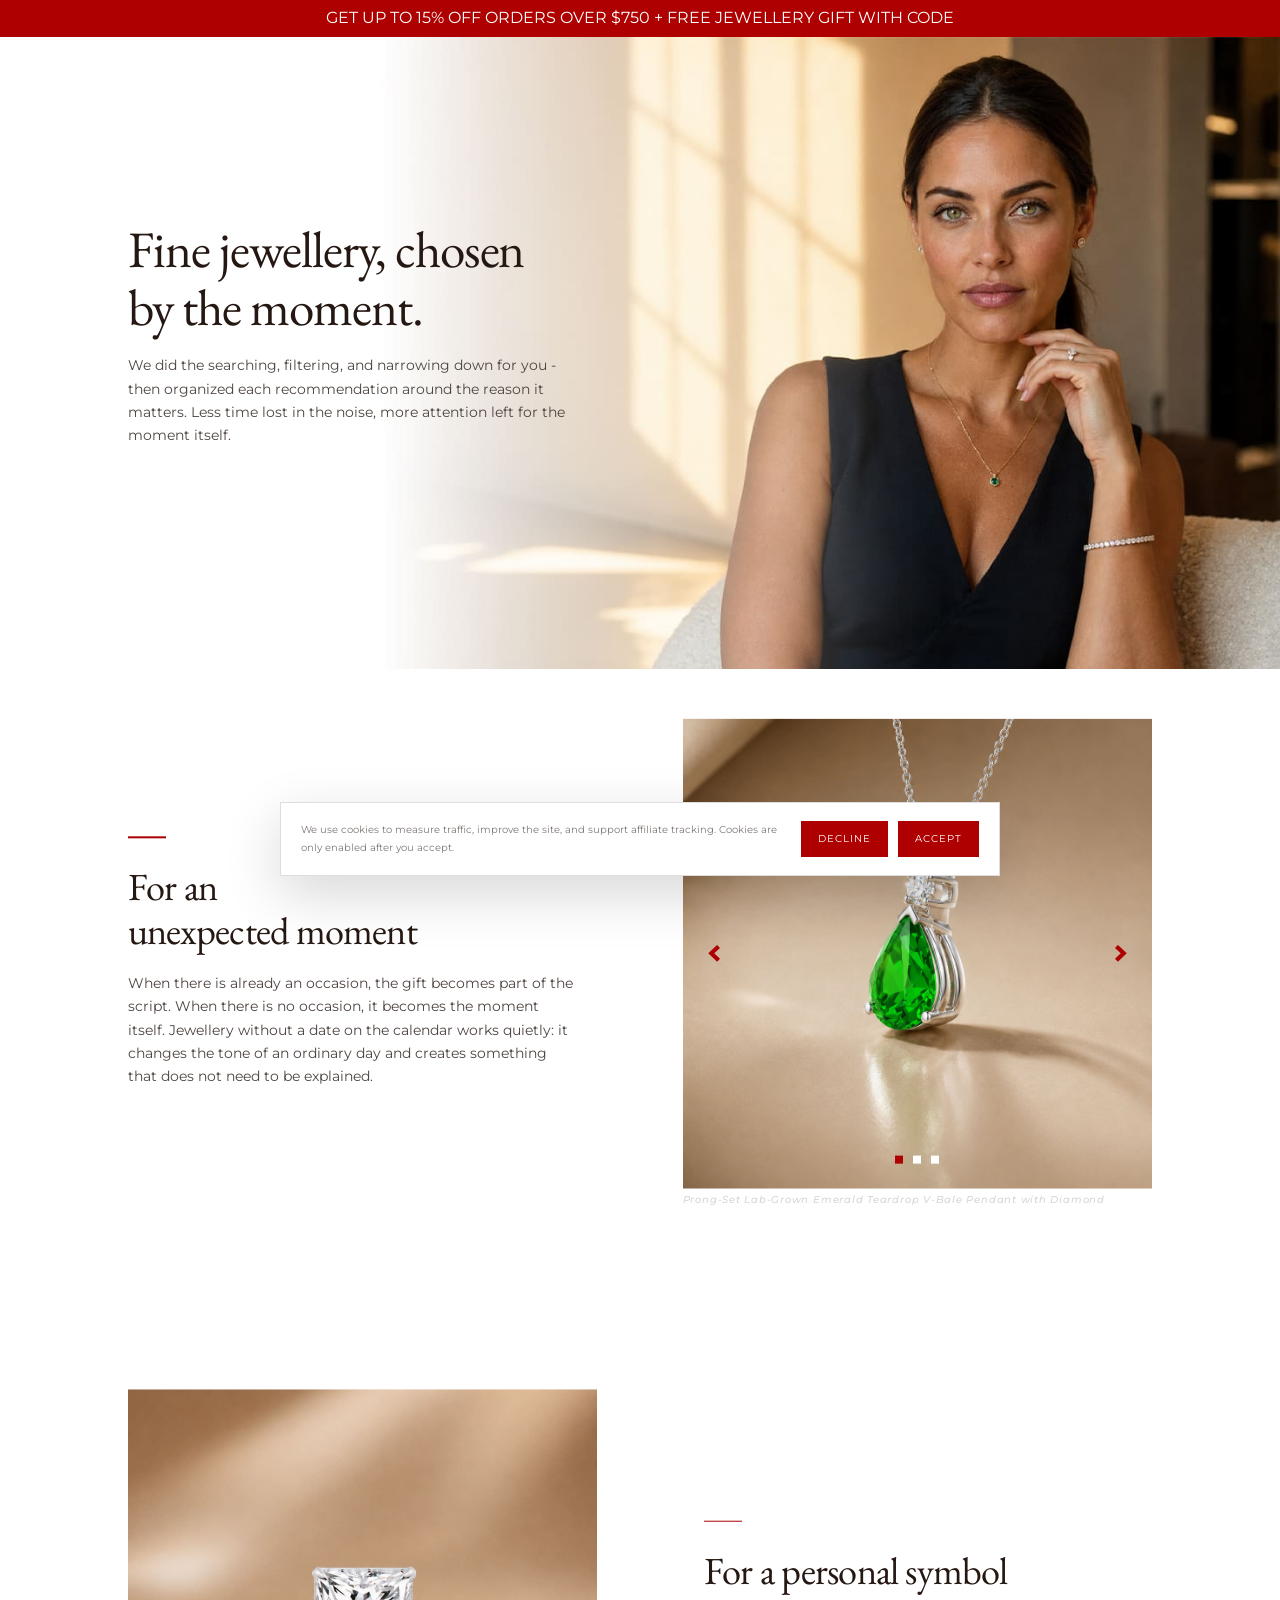
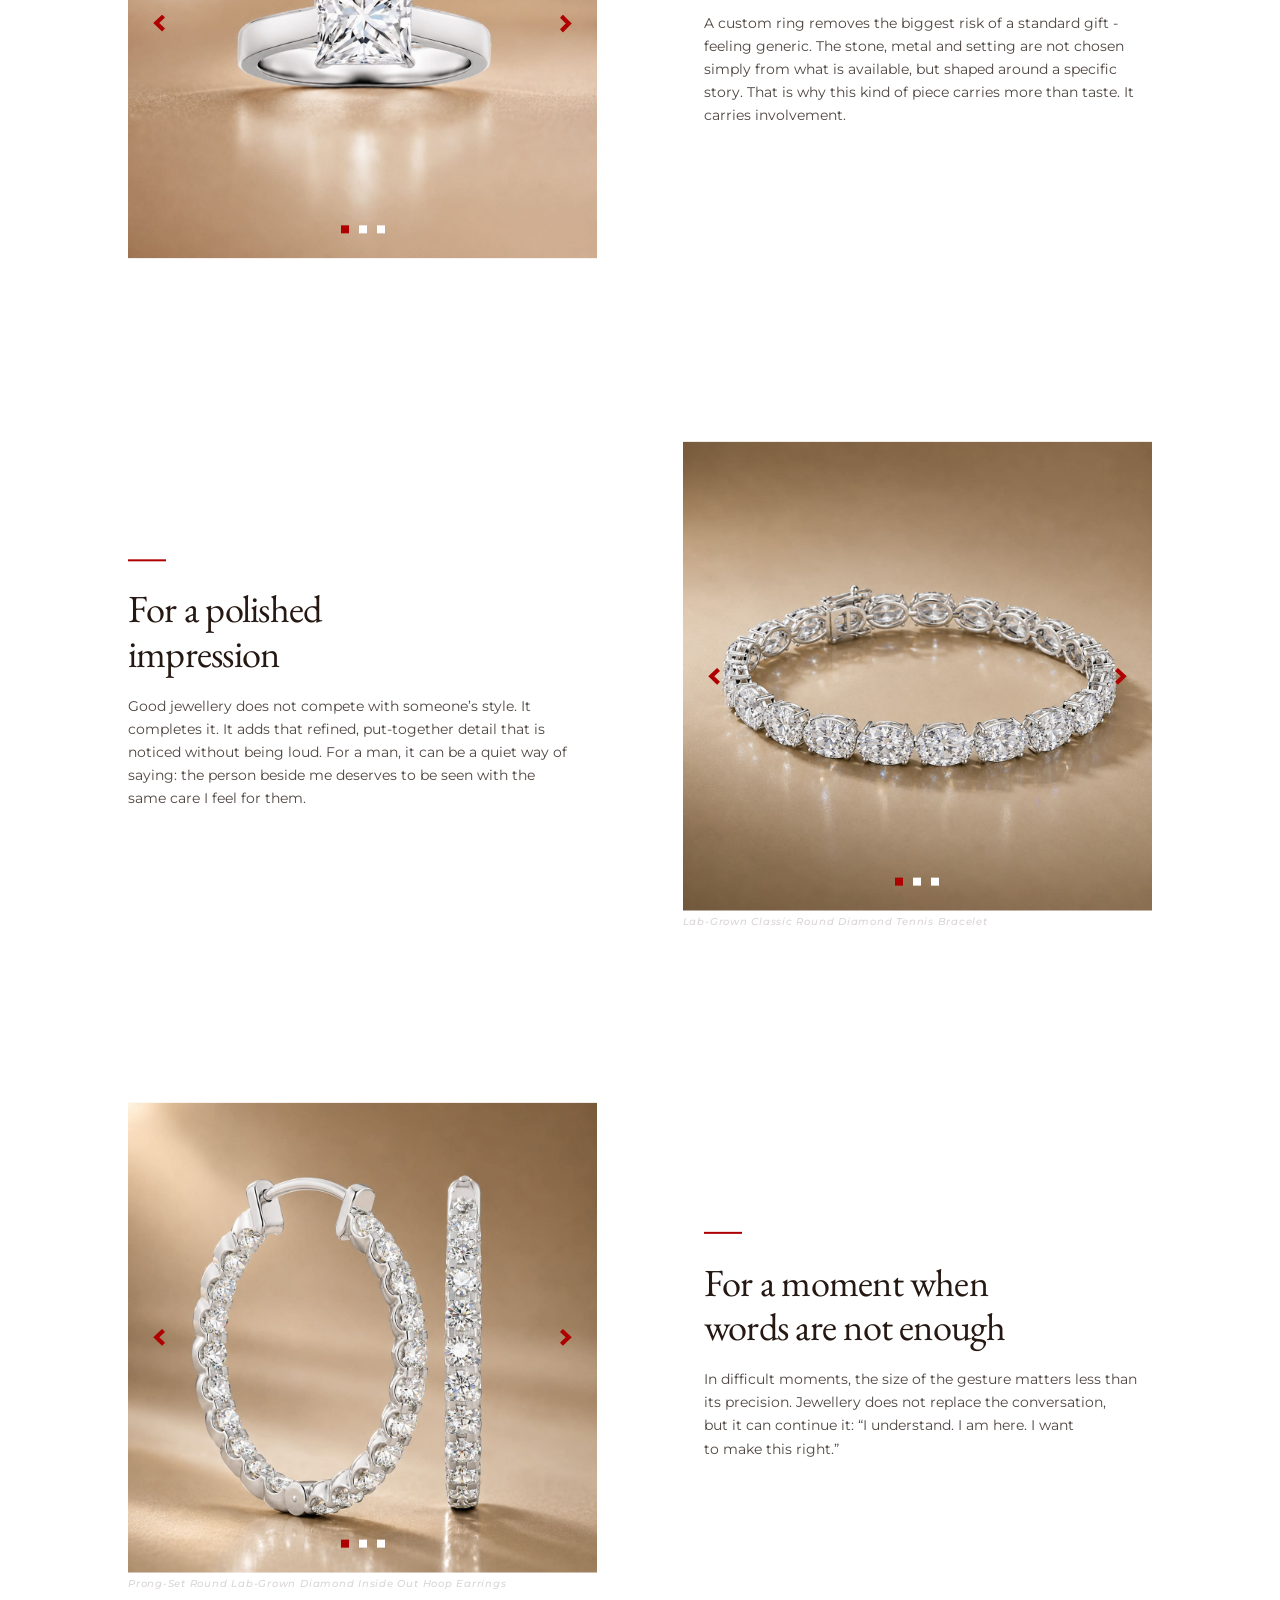
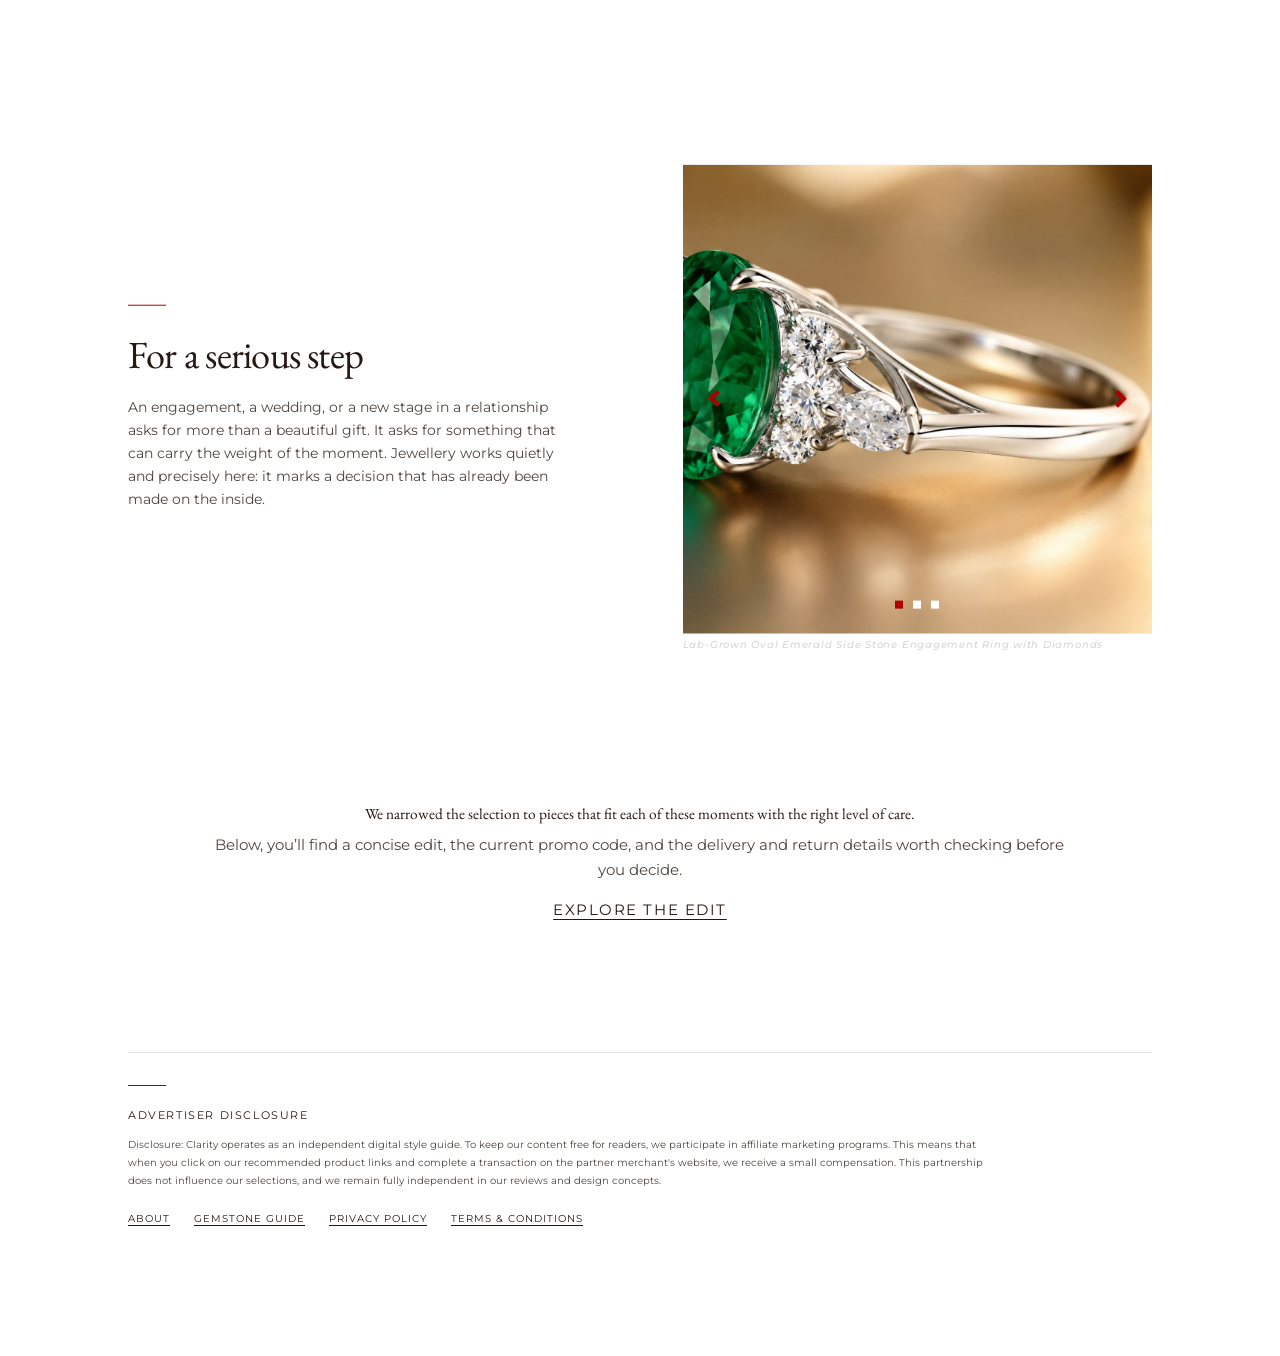
==== index.html @ b8e145b5 "Add files via upload" ====
<!DOCTYPE html>
<html lang="en">
<head>
  <!-- Google Tag Manager -->
<script>(function(w,d,s,l,i){w[l]=w[l]||[];w[l].push({'gtm.start':
new Date().getTime(),event:'gtm.js'});var f=d.getElementsByTagName(s)[0],
j=d.createElement(s),dl=l!='dataLayer'?'&l='+l:'';j.async=true;j.src=
'https://www.googletagmanager.com/gtm.js?id='+i+dl;f.parentNode.insertBefore(j,f);
})(window,document,'script','dataLayer','GTM-MC8GQZH6');</script>
<!-- End Google Tag Manager -->
  
  <meta charset="utf-8" />
  <meta name="viewport" content="width=device-width, initial-scale=1.0">
  <meta name="description" content="Clarity is an independent fine jewellery edit designed to help readers choose refined jewellery pieces with more confidence, clarity and less noise.">
  <title>Clarity</title>

  <link rel="shortcut icon" href="Images/Favicon.svg" type="image/x-icon">

  <!-- Fonts -->
  <link href="https://fonts.googleapis.com/css2?family=EB+Garamond:wght@400;500&family=Montserrat:ital,wght@0,400;0,700;1,500&display=swap" rel="stylesheet">

  <script>
    try {
      var savedCookieConsent = localStorage.getItem('clarityCookieConsent');

      if (savedCookieConsent === 'accepted' || savedCookieConsent === 'declined') {
        document.documentElement.classList.add('cookie-consent-saved');
      }
    } catch (error) {
      /* Keep the cookie banner visible if localStorage is unavailable. */
    }
  </script>

  <!-- CSS -->
  <link rel="stylesheet" href="StyleSheet1.css">
</head>

<body>
  <!-- Google Tag Manager (noscript) -->
<noscript><iframe src="https://www.googletagmanager.com/ns.html?id=GTM-MC8GQZH6"
height="0" width="0" style="display:none;visibility:hidden"></iframe></noscript>
<!-- End Google Tag Manager (noscript) -->

  <!-- CSS-only popup toggle -->
  <input type="checkbox" id="promo-popup-toggle" class="popup-toggle" aria-hidden="true" tabindex="-1">

  <!-- Top promo bar -->
  <button class="promo-bar" type="button" data-popup-open>
    GET UP TO 15% OFF ORDERS OVER $750 + FREE JEWELLERY GIFT WITH CODE
  </button>

  <!-- Hero background image -->
  <div class="fixed-hero-image"></div>

  <main class="main-content">

    <!-- Section 1 -->
    <section class="section hero-text-section">
      <div class="hero-text-content">
        <h1 class="main-heading">
          Fine jewellery, chosen<br>
          by the moment.
        </h1>

        <p class="main-description">
          We did the searching, filtering, and narrowing down for
          you - then organized each recommendation around the
          reason it matters. Less time lost in the noise, more
          attention left for the moment itself.
        </p>
      </div>
    </section>


    <!-- Section 2 -->
    <section class="section moment-section">
      <div class="moment-text-content">
        <div class="section-red-line"></div>

        <h2 class="section-heading">
          For an<br>
          unexpected moment
        </h2>

        <p class="section-description">
          When there is already an occasion, the gift becomes part
          of the script. When there is no occasion, it becomes the
          moment itself. Jewellery without a date on the calendar
          works quietly: it changes the tone of an ordinary day and
          creates something that does not need to be explained.
        </p>
      </div>

      <div class="slider-group">
        <div class="css-slider">
          <input type="radio" name="slider-1" id="slider-1-slide-1" class="slider-radio" checked>
          <input type="radio" name="slider-1" id="slider-1-slide-2" class="slider-radio">
          <input type="radio" name="slider-1" id="slider-1-slide-3" class="slider-radio">

          <div class="css-slider-track">
            <div class="css-slide">
              <img src="Images/Slide1_1.jpg" alt="Jewellery slide 1" class="css-slide-image">
            </div>

            <div class="css-slide">
              <img src="Images/Slide1_2.jpg" alt="Jewellery slide 2" class="css-slide-image">
            </div>

            <div class="css-slide">
              <img src="Images/Slide1_3.jpg" alt="Jewellery slide 3" class="css-slide-image">
            </div>
          </div>

          <div class="slider-nav slider-nav--1">
            <label for="slider-1-slide-3" class="slider-zone slider-zone--left">
              <img src="Images/arrow right.svg" alt="" class="slider-arrow slider-arrow--left">
            </label>

            <label for="slider-1-slide-2" class="slider-zone slider-zone--right">
              <img src="Images/arrow right.svg" alt="" class="slider-arrow slider-arrow--right">
            </label>
          </div>

          <div class="slider-nav slider-nav--2">
            <label for="slider-1-slide-1" class="slider-zone slider-zone--left">
              <img src="Images/arrow right.svg" alt="" class="slider-arrow slider-arrow--left">
            </label>

            <label for="slider-1-slide-3" class="slider-zone slider-zone--right">
              <img src="Images/arrow right.svg" alt="" class="slider-arrow slider-arrow--right">
            </label>
          </div>

          <div class="slider-nav slider-nav--3">
            <label for="slider-1-slide-2" class="slider-zone slider-zone--left">
              <img src="Images/arrow right.svg" alt="" class="slider-arrow slider-arrow--left">
            </label>

            <label for="slider-1-slide-1" class="slider-zone slider-zone--right">
              <img src="Images/arrow right.svg" alt="" class="slider-arrow slider-arrow--right">
            </label>
          </div>

          <div class="css-slider-dots">
            <label for="slider-1-slide-1" class="css-slider-dot"></label>
            <label for="slider-1-slide-2" class="css-slider-dot"></label>
            <label for="slider-1-slide-3" class="css-slider-dot"></label>
          </div>
        </div>

        <p class="slider-caption">
          Prong-Set Lab-Grown Emerald Teardrop V-Bale Pendant with Diamond
        </p>
      </div>
    </section>


    <!-- Section 3 -->
    <section class="section story-section story-section--reverse">
      <div class="story-text-content">
        <div class="section-red-line"></div>

        <h2 class="section-heading">
          For a personal symbol
        </h2>

        <p class="section-description">
          A custom ring removes the biggest risk of a standard gift -
          feeling generic. The stone, metal and setting are not
          chosen simply from what is available, but shaped around a
          specific story. That is why this kind of piece carries more
          than taste. It carries involvement.
        </p>
      </div>

      <div class="slider-group">
        <div class="css-slider">
          <input type="radio" name="slider-2" id="slider-2-slide-1" class="slider-radio" checked>
          <input type="radio" name="slider-2" id="slider-2-slide-2" class="slider-radio">
          <input type="radio" name="slider-2" id="slider-2-slide-3" class="slider-radio">

          <div class="css-slider-track">
            <div class="css-slide">
              <img src="Images/Slide2_1.jpg" alt="Jewellery slide 1" class="css-slide-image">
            </div>

            <div class="css-slide">
              <img src="Images/Slide2_2.jpg" alt="Jewellery slide 2" class="css-slide-image">
            </div>

            <div class="css-slide">
              <img src="Images/Slide2_3.jpg" alt="Jewellery slide 3" class="css-slide-image">
            </div>
          </div>

          <div class="slider-nav slider-nav--1">
            <label for="slider-2-slide-3" class="slider-zone slider-zone--left">
              <img src="Images/arrow right.svg" alt="" class="slider-arrow slider-arrow--left">
            </label>

            <label for="slider-2-slide-2" class="slider-zone slider-zone--right">
              <img src="Images/arrow right.svg" alt="" class="slider-arrow slider-arrow--right">
            </label>
          </div>

          <div class="slider-nav slider-nav--2">
            <label for="slider-2-slide-1" class="slider-zone slider-zone--left">
              <img src="Images/arrow right.svg" alt="" class="slider-arrow slider-arrow--left">
            </label>

            <label for="slider-2-slide-3" class="slider-zone slider-zone--right">
              <img src="Images/arrow right.svg" alt="" class="slider-arrow slider-arrow--right">
            </label>
          </div>

          <div class="slider-nav slider-nav--3">
            <label for="slider-2-slide-2" class="slider-zone slider-zone--left">
              <img src="Images/arrow right.svg" alt="" class="slider-arrow slider-arrow--left">
            </label>

            <label for="slider-2-slide-1" class="slider-zone slider-zone--right">
              <img src="Images/arrow right.svg" alt="" class="slider-arrow slider-arrow--right">
            </label>
          </div>

          <div class="css-slider-dots">
            <label for="slider-2-slide-1" class="css-slider-dot"></label>
            <label for="slider-2-slide-2" class="css-slider-dot"></label>
            <label for="slider-2-slide-3" class="css-slider-dot"></label>
          </div>
        </div>
      </div>
    </section>


    <!-- Section 4 -->
    <section class="section story-section">
      <div class="story-text-content">
        <div class="section-red-line"></div>

        <h2 class="section-heading">
          For a polished<br>
          impression
        </h2>

        <p class="section-description">
          Good jewellery does not compete with someone’s style. It
          completes it. It adds that refined, put-together detail that
          is noticed without being loud. For a man, it can be a quiet
          way of saying: the person beside me deserves to be seen
          with the same care I feel for them.
        </p>
      </div>

      <div class="slider-group">
        <div class="css-slider">
          <input type="radio" name="slider-3" id="slider-3-slide-1" class="slider-radio" checked>
          <input type="radio" name="slider-3" id="slider-3-slide-2" class="slider-radio">
          <input type="radio" name="slider-3" id="slider-3-slide-3" class="slider-radio">

          <div class="css-slider-track">
            <div class="css-slide">
              <img src="Images/Slide3_1.jpg" alt="Jewellery slide 1" class="css-slide-image">
            </div>

            <div class="css-slide">
              <img src="Images/Slide3_2.jpg" alt="Jewellery slide 2" class="css-slide-image">
            </div>

            <div class="css-slide">
              <img src="Images/Slide3_3.jpg" alt="Jewellery slide 3" class="css-slide-image">
            </div>
          </div>

          <div class="slider-nav slider-nav--1">
            <label for="slider-3-slide-3" class="slider-zone slider-zone--left">
              <img src="Images/arrow right.svg" alt="" class="slider-arrow slider-arrow--left">
            </label>

            <label for="slider-3-slide-2" class="slider-zone slider-zone--right">
              <img src="Images/arrow right.svg" alt="" class="slider-arrow slider-arrow--right">
            </label>
          </div>

          <div class="slider-nav slider-nav--2">
            <label for="slider-3-slide-1" class="slider-zone slider-zone--left">
              <img src="Images/arrow right.svg" alt="" class="slider-arrow slider-arrow--left">
            </label>

            <label for="slider-3-slide-3" class="slider-zone slider-zone--right">
              <img src="Images/arrow right.svg" alt="" class="slider-arrow slider-arrow--right">
            </label>
          </div>

          <div class="slider-nav slider-nav--3">
            <label for="slider-3-slide-2" class="slider-zone slider-zone--left">
              <img src="Images/arrow right.svg" alt="" class="slider-arrow slider-arrow--left">
            </label>

            <label for="slider-3-slide-1" class="slider-zone slider-zone--right">
              <img src="Images/arrow right.svg" alt="" class="slider-arrow slider-arrow--right">
            </label>
          </div>

          <div class="css-slider-dots">
            <label for="slider-3-slide-1" class="css-slider-dot"></label>
            <label for="slider-3-slide-2" class="css-slider-dot"></label>
            <label for="slider-3-slide-3" class="css-slider-dot"></label>
          </div>
        </div>

        <p class="slider-caption">
          Lab-Grown Classic Round Diamond Tennis Bracelet
        </p>
      </div>
    </section>


    <!-- Section 5 -->
    <section class="section story-section story-section--reverse">
      <div class="story-text-content">
        <div class="section-red-line"></div>

        <h2 class="section-heading">
          For a moment when<br>
          words are not enough
        </h2>

        <p class="section-description">
          In difficult moments, the size of the gesture matters less than its precision. Jewellery does not replace the conversation, but it can continue it: “I understand. I am here. I want to make&nbsp;this&nbsp;right.”
        </p>
      </div>

      <div class="slider-group">
        <div class="css-slider">
          <input type="radio" name="slider-4" id="slider-4-slide-1" class="slider-radio" checked>
          <input type="radio" name="slider-4" id="slider-4-slide-2" class="slider-radio">
          <input type="radio" name="slider-4" id="slider-4-slide-3" class="slider-radio">

          <div class="css-slider-track">
            <div class="css-slide">
              <img src="Images/Slide4_1.jpg" alt="Jewellery slide 1" class="css-slide-image">
            </div>

            <div class="css-slide">
              <img src="Images/Slide4_2.jpg" alt="Jewellery slide 2" class="css-slide-image">
            </div>

            <div class="css-slide">
              <img src="Images/Slide4_3.jpg" alt="Jewellery slide 3" class="css-slide-image">
            </div>
          </div>

          <div class="slider-nav slider-nav--1">
            <label for="slider-4-slide-3" class="slider-zone slider-zone--left">
              <img src="Images/arrow right.svg" alt="" class="slider-arrow slider-arrow--left">
            </label>

            <label for="slider-4-slide-2" class="slider-zone slider-zone--right">
              <img src="Images/arrow right.svg" alt="" class="slider-arrow slider-arrow--right">
            </label>
          </div>

          <div class="slider-nav slider-nav--2">
            <label for="slider-4-slide-1" class="slider-zone slider-zone--left">
              <img src="Images/arrow right.svg" alt="" class="slider-arrow slider-arrow--left">
            </label>

            <label for="slider-4-slide-3" class="slider-zone slider-zone--right">
              <img src="Images/arrow right.svg" alt="" class="slider-arrow slider-arrow--right">
            </label>
          </div>

          <div class="slider-nav slider-nav--3">
            <label for="slider-4-slide-2" class="slider-zone slider-zone--left">
              <img src="Images/arrow right.svg" alt="" class="slider-arrow slider-arrow--left">
            </label>

            <label for="slider-4-slide-1" class="slider-zone slider-zone--right">
              <img src="Images/arrow right.svg" alt="" class="slider-arrow slider-arrow--right">
            </label>
          </div>

          <div class="css-slider-dots">
            <label for="slider-4-slide-1" class="css-slider-dot"></label>
            <label for="slider-4-slide-2" class="css-slider-dot"></label>
            <label for="slider-4-slide-3" class="css-slider-dot"></label>
          </div>
        </div>

        <p class="slider-caption">
          Prong-Set Round Lab-Grown Diamond Inside Out Hoop Earrings
        </p>
      </div>
    </section>


    <!-- Section 6 -->
    <section class="section story-section">
      <div class="story-text-content">
        <div class="section-red-line"></div>

        <h2 class="section-heading">
          For a serious step
        </h2>

        <p class="section-description">
          An engagement, a wedding, or a new stage in a
          relationship asks for more than a beautiful gift. It asks for
          something that can carry the weight of the moment.
          Jewellery works quietly and precisely here: it marks a
          decision that has already been made on the inside.
        </p>
      </div>

      <div class="slider-group">
        <div class="css-slider">
          <input type="radio" name="slider-5" id="slider-5-slide-1" class="slider-radio" checked>
          <input type="radio" name="slider-5" id="slider-5-slide-2" class="slider-radio">
          <input type="radio" name="slider-5" id="slider-5-slide-3" class="slider-radio">

          <div class="css-slider-track">
            <div class="css-slide">
              <img src="Images/Slide5_1.jpg" alt="Jewellery slide 1" class="css-slide-image">
            </div>

            <div class="css-slide">
              <img src="Images/Slide5_2.jpg" alt="Jewellery slide 2" class="css-slide-image">
            </div>

            <div class="css-slide">
              <img src="Images/Slide5_3.jpg" alt="Jewellery slide 3" class="css-slide-image">
            </div>
          </div>

          <div class="slider-nav slider-nav--1">
            <label for="slider-5-slide-3" class="slider-zone slider-zone--left">
              <img src="Images/arrow right.svg" alt="" class="slider-arrow slider-arrow--left">
            </label>

            <label for="slider-5-slide-2" class="slider-zone slider-zone--right">
              <img src="Images/arrow right.svg" alt="" class="slider-arrow slider-arrow--right">
            </label>
          </div>

          <div class="slider-nav slider-nav--2">
            <label for="slider-5-slide-1" class="slider-zone slider-zone--left">
              <img src="Images/arrow right.svg" alt="" class="slider-arrow slider-arrow--left">
            </label>

            <label for="slider-5-slide-3" class="slider-zone slider-zone--right">
              <img src="Images/arrow right.svg" alt="" class="slider-arrow slider-arrow--right">
            </label>
          </div>

          <div class="slider-nav slider-nav--3">
            <label for="slider-5-slide-2" class="slider-zone slider-zone--left">
              <img src="Images/arrow right.svg" alt="" class="slider-arrow slider-arrow--left">
            </label>

            <label for="slider-5-slide-1" class="slider-zone slider-zone--right">
              <img src="Images/arrow right.svg" alt="" class="slider-arrow slider-arrow--right">
            </label>
          </div>

          <div class="css-slider-dots">
            <label for="slider-5-slide-1" class="css-slider-dot"></label>
            <label for="slider-5-slide-2" class="css-slider-dot"></label>
            <label for="slider-5-slide-3" class="css-slider-dot"></label>
          </div>
        </div>

        <p class="slider-caption">
          Lab-Grown Oval Emerald Side Stone Engagement Ring with Diamonds
        </p>
      </div>
    </section>


    <!-- Section 7 -->
    <section class="section final-section">
      <p class="final-top-text">
        We narrowed the selection to pieces that fit each of these moments with the right level of care.
      </p>

      <p class="final-body-text">
        Below, you’ll find a concise edit, the current promo code, and the delivery and
        return details worth checking before you decide.
      </p>

      <button class="final-link" type="button" data-popup-open>
        EXPLORE THE EDIT
      </button>
    </section>
    <!-- Footer -->
<footer class="site-footer">
  <div class="footer-red-line"></div>

  <p class="footer-title">
    Advertiser Disclosure
  </p>

  <p class="footer-disclosure">
    Disclosure: Clarity operates as an independent digital style guide. To keep our content free for readers, we participate in affiliate marketing programs. This means that when you click on our recommended product links and complete a transaction on the partner merchant's website, we receive a small compensation. This partnership does not influence our selections, and we remain fully independent in our reviews and design concepts.
  </p>

  <div class="footer-links">
    <a href="about.html">About</a>
    <a href="gemstone-craftsmanship-guide.html">Gemstone Guide</a>
    <a href="privacy-policy.html">Privacy Policy</a>
    <a href="terms-and-conditions.html">Terms &amp; Conditions</a>
  </div>
</footer>

  </main>


  <!-- CSS-only popup -->
  <div class="popup-overlay">
    <button class="popup-backdrop" type="button" data-popup-close aria-label="Close popup"></button>

    <div class="popup-window" role="dialog" aria-modal="true">
      <button class="popup-close" type="button" data-popup-close aria-label="Close popup">×</button>

      <div class="popup-image-side">
        <picture>
          <source media="(max-width: 768px)" srcset="Images/Popup-mobile.jpg">
          <img src="Images/Slide3_2.jpg" alt="Diamond ring offer">
        </picture>
      </div>

      <div class="popup-content-side">
        <div class="popup-red-line"></div>

        <h2 class="popup-title">
          Get up to 15%
        </h2>

        <p class="popup-subtitle">
          Off orders over $750 +<br>
          Free Jewellery Gift.
        </p>

        <div class="popup-code-box">
          <span class="popup-code-label">CODE:</span>
          <span class="popup-code">AF152SALE</span>
        </div>

        <button class="popup-copy-button" type="button" data-code="AF152SALE">
          COPY CODE
        </button>

        <p class="popup-affiliate-note">
          We may earn a commission when you purchase through our links, at no additional cost to you.
        </p>

        <p class="popup-small-text">
          Free Express Shipping: 3–4 business days. Insured.<br>
          Complimentary Returns: 30-day effortless window.<br>
          Free 1-Year Resizing: One ring adjustment included.<br>
        </p>

        <a href="https://www.angara.com" class="popup-continue" target="_blank" rel="noopener noreferrer">
          CONTINUE TO ANGARA
        </a>

        <a href="terms-and-conditions.html" class="popup-terms" aria-label="Open terms and conditions">
          *TERMS AND CONDITIONS APPLY. ONE USE PER CUSTOMER.
        </a>
      </div>
    </div>
  </div>


  <!-- Cookie consent -->
  <div class="cookie-banner" id="cookie-banner" role="dialog" aria-live="polite" aria-label="Cookie consent">
    <p class="cookie-text">
      We use cookies to measure traffic, improve the site, and support affiliate tracking. Cookies are only enabled after you accept.
    </p>
    <div class="cookie-actions">
      <button class="cookie-button cookie-button--secondary" type="button" id="cookie-decline">DECLINE</button>
      <button class="cookie-button cookie-button--primary" type="button" id="cookie-accept">ACCEPT</button>
    </div>
  </div>

  <script>

    const popupToggle = document.getElementById('promo-popup-toggle');
    const popupOpenButtons = document.querySelectorAll('[data-popup-open]');
    const popupCloseButtons = document.querySelectorAll('[data-popup-close]');

    popupOpenButtons.forEach((button) => {
      button.addEventListener('click', () => {
        if (popupToggle) {
          popupToggle.checked = true;
        }
      });
    });

    popupCloseButtons.forEach((button) => {
      button.addEventListener('click', () => {
        if (popupToggle) {
          popupToggle.checked = false;
        }
      });
    });

    const copyButton = document.querySelector('.popup-copy-button');

    if (copyButton) {
      copyButton.addEventListener('click', async () => {
        const code = copyButton.dataset.code;

        try {
          await navigator.clipboard.writeText(code);
          copyButton.textContent = 'COPIED';

          setTimeout(() => {
            copyButton.textContent = 'COPY CODE';
          }, 1800);
        } catch (error) {
          const temporaryInput = document.createElement('input');
          temporaryInput.value = code;
          document.body.appendChild(temporaryInput);

          temporaryInput.select();
          document.execCommand('copy');

          document.body.removeChild(temporaryInput);
          copyButton.textContent = 'COPIED';

          setTimeout(() => {
            copyButton.textContent = 'COPY CODE';
          }, 1800);
        }
      });
    }

    const cookieBanner = document.getElementById('cookie-banner');
    const cookieAccept = document.getElementById('cookie-accept');
    const cookieDecline = document.getElementById('cookie-decline');
    const cookieConsentStatus = localStorage.getItem('clarityCookieConsent');

    function setCookie(name, value, days) {
      const maxAge = days * 24 * 60 * 60;
      document.cookie = `${name}=${value}; path=/; max-age=${maxAge}; SameSite=Lax`;
    }

    function deleteCookie(name) {
      document.cookie = `${name}=; path=/; max-age=0; SameSite=Lax`;
    }

    function enableCookieBasedTools() {
      setCookie('clarity_cookie_consent', 'accepted', 365);
      setCookie('clarity_cookies_enabled', 'true', 365);

      /*
        Add Google Ads, Meta Pixel, or affiliate tracking scripts here.
        They will only run after the visitor accepts cookies.
      */
    }

    function hideCookieBanner(animate = true) {
      if (!cookieBanner) {
        return;
      }

      cookieBanner.setAttribute('aria-hidden', 'true');

      if (!animate) {
        cookieBanner.classList.add('cookie-banner--hidden');
        return;
      }

      cookieBanner.classList.add('cookie-banner--hiding');

      window.setTimeout(() => {
        cookieBanner.classList.add('cookie-banner--hidden');
      }, 450);
    }

    if (cookieConsentStatus === 'accepted') {
      enableCookieBasedTools();
      hideCookieBanner(false);
    }

    if (cookieConsentStatus === 'declined') {
      hideCookieBanner(false);
    }

    if (cookieAccept) {
      cookieAccept.addEventListener('click', () => {
        localStorage.setItem('clarityCookieConsent', 'accepted');
        enableCookieBasedTools();
        hideCookieBanner();
      });
    }

    if (cookieDecline) {
      cookieDecline.addEventListener('click', () => {
        localStorage.setItem('clarityCookieConsent', 'declined');
        deleteCookie('clarity_cookie_consent');
        deleteCookie('clarity_cookies_enabled');
        hideCookieBanner();
      });
    }
  </script>
</body>
</html>
---- StyleSheet1.css ----
* {
  box-sizing: border-box;
}

:root {
  --promo-bar-height: 37px;
  --content-width: min(80vw, 1382.4px);

  /* Desktop hero position */
  --hero-image-shift-x: 250px;

  /* Mobile hero position */
  --hero-mobile-image-x: 00px;
  --hero-mobile-image-y: 161px;

  /* Mobile popup image position */
  --popup-mobile-image-x: 0px;
  --popup-mobile-image-y: 0px;
}

html,
body {
  margin: 0;
  padding: 0;
  overflow-x: hidden;
}

body {
  position: relative;
}

/* Top promo bar */

.promo-bar {
  position: fixed;
  top: 0;
  left: 0;
  z-index: 9999;

  width: 100%;
  height: var(--promo-bar-height);
  margin: 0;
  padding: 0 16px;

  background-color: #AE0000;
  color: #ffffff;

  font-family: 'Montserrat', sans-serif;
  font-size: 16px;
  font-weight: 400;

  display: flex;
  align-items: center;
  justify-content: center;

  text-align: center;
  line-height: 1.3;

  border: none;
  cursor: pointer;
}

/* Hero background image */

.fixed-hero-image {
  position: absolute;
  top: var(--promo-bar-height);
  left: 0;
  z-index: 1;

  width: 100vw;
  height: calc(98.4px + min(36.6667vw, 633.6px) + 64px);

  background-image: url("Images/Hero image2.jpg");
  background-size: cover;
  background-repeat: no-repeat;
  background-position: calc(50% + var(--hero-image-shift-x)) top;

  pointer-events: none;
}

/* Main content */

.main-content {
  padding: 98.4px 64px 128px;
  display: flex;
  flex-direction: column;
  gap: 128px;

  position: relative;
  z-index: 2;
}

.section {
  width: 100%;
}

/* Section 1 - Hero */

.hero-text-section {
  width: var(--content-width);
  aspect-ratio: 1152 / 528;

  margin: 0 auto;
  position: relative;
}

.hero-text-content {
  position: absolute;
  left: 0;
  top: 50%;
  transform: translateY(-50%);

  width: clamp(288px, 35vw, 672px);
}

.main-heading {
  margin: 0;

  font-family: 'EB Garamond', serif;
  font-size: clamp(35.2px, 4vw, 76.8px);
  font-weight: 400;
  line-height: clamp(40px, 4.5vw, 86.4px);
  letter-spacing: -0.02em;

  color: #251812;
}

.main-description {
  margin: 19.2px 0 0;

  font-family: 'Montserrat', sans-serif;
  font-size: clamp(12.8px, 1.12vw, 21.6px);
  font-weight: 400;
  line-height: 1.61;
  letter-spacing: 0;

  color: #4E4540;
}

/* Sections 2-6 */

.moment-section,
.story-section {
  width: var(--content-width);
  aspect-ratio: 1152 / 600;

  margin: 0 auto;
  position: relative;
}

.moment-text-content,
.story-text-content {
  position: absolute;
  left: 0;
  top: 50%;
  transform: translateY(-50%);

  width: clamp(288px, 35vw, 672px);
}

.section-red-line {
  width: 38.4px;
  height: 1.6px;

  margin: 0 0 25.6px 0;

  background-color: #AE0000;
}

.section-heading {
  margin: 0;

  font-family: 'EB Garamond', serif;
  font-size: clamp(28.8px, 3vw, 57.6px);
  font-weight: 400;
  line-height: clamp(33.6px, 3.5vw, 67.2px);
  letter-spacing: -0.02em;

  color: #251812;
}

.section-description {
  margin: 19.2px 0 0;

  font-family: 'Montserrat', sans-serif;
  font-size: clamp(12.8px, 1.12vw, 21.6px);
  font-weight: 400;
  line-height: 1.61;
  letter-spacing: 0;

  color: #4E4540;
}

/* Slider group */

.slider-group {
  position: absolute;
  right: 0;
  top: 50%;
  transform: translateY(-50%);

  width: 45.833333%;
}

.story-section--reverse .story-text-content {
  left: auto;
  right: 0;
}

.story-section--reverse .slider-group {
  left: 0;
  right: auto;
}

.slider-caption {
  margin: 4px 0 0;

  width: 100%;

  font-family: 'Montserrat', sans-serif;
  font-size: clamp(9.6px, 0.75vw, 14.4px);
  font-weight: 500;
  font-style: italic;
  line-height: 1.4;
  letter-spacing: 0.08em;

  color: #5F5651;
  text-align: left;
}

/* CSS-only slider */

.css-slider {
  position: relative;

  width: 100%;
  aspect-ratio: 1 / 1;

  overflow: hidden;
  background-color: #f5f1ee;
}

.slider-radio {
  display: none;
}

.css-slider-track {
  width: 300%;
  height: 100%;

  display: flex;

  transition: transform 600ms ease-in-out;
}

.css-slide {
  width: 33.333333%;
  height: 100%;

  flex: 0 0 33.333333%;
}

.css-slide-image {
  width: 100%;
  height: 100%;

  object-fit: cover;
  object-position: center;

  display: block;
}

/* Slide movement */

.css-slider .slider-radio:nth-of-type(1):checked ~ .css-slider-track {
  transform: translateX(0);
}

.css-slider .slider-radio:nth-of-type(2):checked ~ .css-slider-track {
  transform: translateX(-33.333333%);
}

.css-slider .slider-radio:nth-of-type(3):checked ~ .css-slider-track {
  transform: translateX(-66.666666%);
}

/* Navigation zones */

.slider-nav {
  display: none;

  position: absolute;
  inset: 0;
  z-index: 5;

  pointer-events: none;
}

.css-slider .slider-radio:nth-of-type(1):checked ~ .slider-nav--1,
.css-slider .slider-radio:nth-of-type(2):checked ~ .slider-nav--2,
.css-slider .slider-radio:nth-of-type(3):checked ~ .slider-nav--3 {
  display: block;
}

.slider-zone {
  position: absolute;
  top: 0;

  width: 142px;
  height: 100%;

  cursor: pointer;
  pointer-events: auto;
}

.slider-zone--left {
  left: 0;
}

.slider-zone--right {
  right: 0;
}

/* Arrows */

.slider-arrow {
  position: absolute;
  top: 50%;

  width: 12px;
  height: auto;

  transform: translateY(-50%);

  pointer-events: none;
}

.slider-arrow--left {
  left: 25px;
  transform: translateY(-50%) scaleX(-1);
}

.slider-arrow--right {
  right: 25px;
}

/* Dots */

.css-slider-dots {
  position: absolute;
  left: 50%;
  bottom: 25px;
  z-index: 6;

  transform: translateX(-50%);

  display: flex;
  gap: 10px;
}

.css-slider-dot {
  width: 8px;
  height: 8px;

  background-color: #ffffff;

  cursor: pointer;

  transition: background-color 600ms ease-in-out;
}

.css-slider .slider-radio:nth-of-type(1):checked ~ .css-slider-dots .css-slider-dot:nth-child(1),
.css-slider .slider-radio:nth-of-type(2):checked ~ .css-slider-dots .css-slider-dot:nth-child(2),
.css-slider .slider-radio:nth-of-type(3):checked ~ .css-slider-dots .css-slider-dot:nth-child(3) {
  background-color: #AE0000;
}

/* Section 7 - Final text */

.final-section {
  width: min(860.4px, 100%);
  height: 121.2px;

  margin: 0 auto;

  display: flex;
  flex-direction: column;
  align-items: center;
  justify-content: center;

  text-align: center;
}

.final-top-text {
  margin: 0;

  font-family: 'EB Garamond', serif;
  font-size: 15.36px;
  font-weight: 400;
  line-height: 1.2;
  letter-spacing: 0;

  color: #251812;
}

.final-body-text {
  margin: 9.6px 0 0;

  font-family: 'Montserrat', sans-serif;
  font-size: 15.36px;
  font-weight: 400;
  line-height: 24.96px;
  letter-spacing: 0;

  color: #4E4540;
}

.final-link {
  margin: 14.4px 0 0;

  display: inline-block;

  font-family: 'Montserrat', sans-serif;
  font-size: 15.36px;
  font-weight: 400;
  line-height: 23.04px;
  letter-spacing: 1.536px;

  color: #251812;

  text-decoration: underline;
  text-decoration-color: #251812;
  text-underline-offset: 3.6px;

  border: none;
  background: transparent;
  padding: 0;

  cursor: pointer;
}

/* Text wrapping */

.main-heading,
.section-heading,
.final-top-text,
.popup-title {
  text-wrap: balance;
}

.main-description,
.section-description,
.final-body-text,
.popup-subtitle,
.popup-small-text {
  text-wrap: pretty;
}

/* CSS-only popup */

.popup-toggle {
  display: none;
}

.popup-overlay {
  position: fixed;
  inset: 0;
  z-index: 10000;

  display: flex;
  align-items: center;
  justify-content: center;

  padding: 24px;

  opacity: 0;
  visibility: hidden;
  pointer-events: none;

  transition:
    opacity 300ms ease,
    visibility 300ms ease;
}

.popup-backdrop {
  position: absolute;
  inset: 0;

  background-color: rgba(0, 0, 0, 0.75);

  cursor: pointer;
}

.popup-window {
  position: relative;
  z-index: 2;

  width: min(896px, 100%);
  height: min(603px, calc(100vh - 48px));

  background-color: #ffffff;

  display: grid;
  grid-template-columns: 1fr 1fr;

  overflow: hidden;

  box-shadow: 0 28px 80px rgba(0, 0, 0, 0.22);

  opacity: 0;
  transform: translateY(70px);

  transition:
    opacity 784ms cubic-bezier(0.22, 1, 0.36, 1),
    transform 784ms cubic-bezier(0.22, 1, 0.36, 1);
}

.popup-toggle:checked ~ .popup-overlay {
  opacity: 1;
  visibility: visible;
  pointer-events: auto;
}

.popup-toggle:checked ~ .popup-overlay .popup-window {
  opacity: 1;
  transform: translateY(0);
}

.popup-image-side {
  width: 100%;
  height: 100%;
  overflow: hidden;
}

.popup-image-side img,
.popup-image-side picture,
.popup-image-side picture img {
  width: 100%;
  height: 100%;
  display: block;
}

.popup-image-side img,
.popup-image-side picture img {
  object-fit: cover;
  object-position: center;
}

.popup-content-side {
  padding: 56px;

  display: flex;
  flex-direction: column;
  align-items: flex-start;
  justify-content: center;

  text-align: left;
}

.popup-red-line {
  width: 40px;
  height: 1px;

  margin: 0 0 20px;

  background-color: #AE0000;
}

.popup-title {
  margin: 0;

  font-family: 'EB Garamond', serif;
  font-size: 56px;
  font-weight: 500;
  line-height: 56px;
  letter-spacing: 0;

  color: #251812;
}

.popup-subtitle {
  margin: 12px 0 0;

  font-family: 'Montserrat', sans-serif;
  font-size: 24px;
  font-weight: 400;
  line-height: 28px;
  letter-spacing: 0;

  color: #4E4540;
}

.popup-code-box {
  margin: 100px 0 0;

  width: 100%;
  height: 62px;

  padding: 0 16px;

  border: 1px solid rgba(37, 24, 18, 0.22);

  display: flex;
  align-items: center;
  justify-content: space-between;
  gap: 24px;
}

.popup-code-label {
  font-family: 'Montserrat', sans-serif;
  font-size: 12px;
  font-weight: 400;
  line-height: 16px;
  letter-spacing: 2.4px;

  color: #807570;
}

.popup-code {
  font-family: 'Montserrat', sans-serif;
  font-size: 18px;
  font-weight: 700;
  line-height: 28px;
  letter-spacing: 2.4px;

  color: #251812;
}

.popup-copy-button {
  margin: 12px 0 0;

  width: 100%;
  height: 65px;

  border: none;
  background-color: #AE0000;
  color: #ffffff;

  font-family: 'Montserrat', sans-serif;
  font-size: 16px;
  font-weight: 400;
  line-height: 24px;
  letter-spacing: 1.6px;

  text-align: center;
  cursor: pointer;
}

.popup-small-text {
  margin: 20px 0 0;

  font-family: 'Montserrat', sans-serif;
  font-size: 10px;
  font-weight: 400;
  line-height: 18px;
  letter-spacing: 0;

  color: rgba(78, 69, 64, 0.55);
}

.popup-continue {
  margin: 10px 0 0;

  display: inline-block;

  font-family: 'Montserrat', sans-serif;
  font-size: 16px;
  font-weight: 400;
  line-height: 24px;
  letter-spacing: 1.6px;

  color: #251812;

  text-decoration: underline;
  text-decoration-color: #251812;
  text-underline-offset: 3px;

  border: none;
  background: transparent;
  padding: 0;

  cursor: pointer;
}

.popup-terms {
  margin: 10px 0 0;

  display: inline-block;

  font-family: 'Montserrat', sans-serif;
  font-size: 10px;
  font-weight: 400;
  line-height: 15px;
  letter-spacing: -0.5px;

  color: rgba(78, 69, 64, 0.55);

  text-decoration: none;
}


/* Popup close */

.popup-close {
  position: absolute;
  top: 14px;
  right: 14px;
  z-index: 10;

  width: 22px;
  height: 22px;

  display: flex;
  align-items: center;
  justify-content: center;

  font-family: 'Montserrat', sans-serif;
  font-size: 16px;
  font-weight: 400;
  line-height: 1;

  color: rgba(37, 24, 18, 0.55);
  background: rgba(255, 255, 255, 0.72);

  cursor: pointer;
  user-select: none;
}

/* Mobile layout */

@media (max-width: 768px) {
  :root {
    --promo-bar-height: 37px;
    --content-width: min(80vw, 1382.4px);

    /* Desktop hero position */
    --hero-image-shift-x: 0px;

    /* Mobile hero position */
    --hero-mobile-image-x: 00px;
    --hero-mobile-image-y: 161px;
  }

  .promo-bar {
    height: var(--promo-bar-height);
    padding: 0 14px;

    font-size: 11px;
    line-height: 1.3;
    letter-spacing: 0.4px;
  }

  .fixed-hero-image {
    top: var(--promo-bar-height);
    height: 620px;

    background-image: url("Images/Hero image4.jpg");
    background-size: cover;
    background-repeat: no-repeat;
    background-position:
      calc(50% + var(--hero-mobile-image-x))
      calc(0% + var(--hero-mobile-image-y));
  }

  .main-content {
    padding: 92px 20px 72px;
    gap: 80px;
  }

  .section {
    width: 100%;
  }

  .hero-text-section {
    width: 100%;
    min-height: 520px;
    aspect-ratio: auto;
  }

  .hero-text-content {
    position: relative;
    top: auto;
    left: auto;
    transform: none;

    width: 100%;
    max-width: 360px;

    padding-top: 0px;
  }

  .main-heading {
    font-size: 42px;
    line-height: 46px;
  }

  .main-description {
    margin-top: 16px;

    font-size: 14px;
    line-height: 23px;
  }

  .main-description br,
  .section-description br,
  .final-body-text br {
    display: none;
  }

  .moment-section,
  .story-section {
    width: 100%;
    height: auto;
    aspect-ratio: auto;

    display: flex;
    flex-direction: column;
    gap: 32px;
  }

  .moment-text-content,
  .story-text-content,
  .story-section--reverse .story-text-content {
    position: relative;
    top: auto;
    left: auto;
    right: auto;
    transform: none;

    width: 100%;
    max-width: 100%;
  }

  .slider-group,
  .story-section--reverse .slider-group {
    position: relative;
    top: auto;
    left: auto;
    right: auto;
    transform: none;

    width: 100%;
  }

  .section-red-line {
    width: 36px;
    height: 1.5px;
    margin-bottom: 22px;
  }

  .section-heading {
    font-size: 38px;
    line-height: 43px;
  }

  .section-description {
    margin-top: 16px;

    font-size: 14.5px;
    line-height: 24px;
  }

  .css-slider {
    width: 100%;
    aspect-ratio: 1 / 1;
  }

  .slider-zone {
    width: 72px;
  }

  .slider-arrow--left {
    left: 18px;
  }

  .slider-arrow--right {
    right: 18px;
  }

  .css-slider-dots {
    bottom: 18px;
  }

  .slider-caption {
    margin-top: 6px;

    font-size: 10px;
    line-height: 1.4;
  }

  .final-section {
    width: 100%;
    height: auto;
    max-width: 620px;
    padding: 0 24px;
  }

  .final-top-text {
    max-width: 520px;
    margin: 0 auto;

    font-size: 16px;
    line-height: 22px;

    text-wrap: balance;
  }

  .final-body-text {
    max-width: 620px;
    margin-top: 10px;
    margin-left: auto;
    margin-right: auto;

    font-size: 13px;
    line-height: 21px;

    text-wrap: balance;
  }

  .final-link {
    margin-top: 16px;

    font-size: 13px;
    line-height: 20px;
    letter-spacing: 1.3px;
  }

  .popup-overlay {
    padding: 16px;
  }

  .popup-window {
    width: min(70vw, 270px);
    height: auto;
    max-height: 82vh;

    grid-template-columns: 1fr;
    overflow-y: auto;
  }

  .popup-image-side {
    height: 130px;
  }

  .popup-image-side picture img {
    object-position:
      calc(50% + var(--popup-mobile-image-x))
      calc(50% + var(--popup-mobile-image-y));
  }

  .popup-content-side {
    padding: 22px;
  }

  .popup-red-line {
    width: 32px;
    margin-bottom: 14px;
  }

  .popup-title {
    font-size: 30px;
    line-height: 32px;
  }

  .popup-subtitle {
    margin-top: 8px;

    font-size: 15px;
    line-height: 20px;
  }

  .popup-code-box {
    margin-top: 24px;

    height: 46px;
    padding: 0 10px;
    gap: 10px;
  }

  .popup-code-label {
    font-size: 9px;
    line-height: 13px;
    letter-spacing: 1.8px;
  }

  .popup-code {
    font-size: 13px;
    line-height: 18px;
    letter-spacing: 1.8px;
  }

  .popup-copy-button {
    margin-top: 10px;

    height: 46px;

    font-size: 13px;
    line-height: 18px;
    letter-spacing: 1.3px;
  }

  .popup-small-text {
    margin-top: 14px;

    font-size: 8.5px;
    line-height: 13px;
  }

  .popup-continue {
    margin-top: 8px;

    font-size: 12.5px;
    line-height: 18px;
  }

  .popup-terms {
    margin-top: 8px;

    font-size: 7.5px;
    line-height: 11px;
  }
  .site-footer {
  width: 100%;
  padding-top: 28px;
}

.footer-red-line {
  width: 36px;
  height: 1.5px;
  margin-bottom: 18px;
}

.footer-title {
  font-size: 10px;
  line-height: 16px;
  letter-spacing: 1.4px;
}

.footer-disclosure {
  font-size: 9px;
  line-height: 16px;
}

.footer-links {
  margin-top: 18px;
  gap: 14px;
}

.footer-links a {
  font-size: 9px;
  line-height: 16px;
  letter-spacing: 0.8px;
}
}
/* Footer */

.site-footer {
  width: var(--content-width);
  margin: 0 auto;

  padding-top: 32px;

  border-top: 1px solid rgba(37, 24, 18, 0.12);
}

.footer-red-line {
  width: 38.4px;
  height: 1.6px;

  margin: 0 0 20px;

  background-color: #AE0000;
}

.footer-title {
  margin: 0;

  font-family: 'Montserrat', sans-serif;
  font-size: 11px;
  font-weight: 400;
  line-height: 18px;
  letter-spacing: 1.6px;

  color: #251812;

  text-transform: uppercase;
}

.footer-disclosure {
  max-width: 860.4px;

  margin: 12px 0 0;

  font-family: 'Montserrat', sans-serif;
  font-size: 10px;
  font-weight: 400;
  line-height: 18px;
  letter-spacing: 0;

  color: #5F5651;

  text-wrap: pretty;
}

.footer-links {
  margin: 20px 0 0;

  display: flex;
  gap: 24px;
  flex-wrap: wrap;
}

.footer-links a {
  font-family: 'Montserrat', sans-serif;
  font-size: 10px;
  font-weight: 400;
  line-height: 18px;
  letter-spacing: 1px;

  color: #251812;

  text-decoration: underline;
  text-decoration-color: #251812;
  text-underline-offset: 3px;

  text-transform: uppercase;
}

/* Cookie banner */

.cookie-banner {
  position: fixed;
  left: 24px;
  right: 24px;
  bottom: 24px;
  z-index: 10001;

  max-width: 720px;
  margin: 0 auto;
  padding: 18px 20px;

  background-color: #ffffff;
  border: 1px solid rgba(37, 24, 18, 0.14);
  box-shadow: 0 18px 56px rgba(0, 0, 0, 0.16);

  display: flex;
  align-items: center;
  justify-content: space-between;
  gap: 18px;

  opacity: 1;
  visibility: visible;
  transform: translateY(0);
  pointer-events: auto;

  transition:
    opacity 420ms ease,
    transform 420ms cubic-bezier(0.22, 1, 0.36, 1),
    visibility 420ms ease;
}



.cookie-text {
  margin: 0;

  font-family: 'Montserrat', sans-serif;
  font-size: 10px;
  font-weight: 400;
  line-height: 18px;
  letter-spacing: 0;

  color: rgba(78, 69, 64, 0.72);
}

.cookie-actions {
  display: flex;
  gap: 10px;
  flex-shrink: 0;
}

.cookie-button {
  height: 36px;
  padding: 0 16px;

  font-family: 'Montserrat', sans-serif;
  font-size: 10px;
  font-weight: 400;
  line-height: 16px;
  letter-spacing: 1px;

  border: 1px solid #AE0000;
  cursor: pointer;
}

.cookie-button--primary {
  background-color: #AE0000;
  color: #ffffff;
}

.cookie-button--secondary {
  background-color: #AE0000;
  color: #ffffff;
}

@media (max-width: 768px) {
  .popup-close {
    top: 8px;
    right: 8px;

    width: 20px;
    height: 20px;

    font-size: 14px;
  }

  .cookie-banner {
    left: 16px;
    right: 16px;
    bottom: 16px;

    padding: 16px;

    flex-direction: column;
    align-items: flex-start;
    gap: 14px;
  }

  .cookie-actions {
    width: 100%;
  }

  .cookie-button {
    width: 100%;
  }
}


.popup-terms,
.popup-terms:hover,
.popup-terms:focus,
.popup-terms:visited {
  text-decoration: none;
}


/* Cookie banner click animation */

.cookie-banner--hiding {
  opacity: 0;
  visibility: hidden;
  transform: translateY(36px);
  pointer-events: none;
}

.cookie-banner--hidden {
  display: none;
}

/* FOUC fix for returning visitors with saved cookie consent */

.cookie-consent-saved .cookie-banner {
  display: none;
}

/* Popup affiliate note */

.popup-affiliate-note {
  margin: 10px 0 0;

  font-family: 'Montserrat', sans-serif;
  font-size: 9.5px;
  font-weight: 400;
  line-height: 15px;
  letter-spacing: 0;

  color: rgba(78, 69, 64, 0.55);
}

@media (max-width: 768px) {
  .popup-affiliate-note {
    margin-top: 8px;

    font-size: 7.8px;
    line-height: 12px;
  }
}

/* Desktop popup spacing fix after affiliate note */

@media (min-width: 769px) {
  .popup-code-box {
    margin-top: 48px;
  }

  .popup-affiliate-note {
    margin-top: 8px;
  }

  .popup-small-text {
    margin-top: 18px;
  }
}


/* Accessibility-safe button resets for popup controls */

.promo-bar,
.final-link,
.popup-backdrop,
.popup-close {
  appearance: none;
  -webkit-appearance: none;
}

.popup-backdrop,
.popup-close {
  border: none;
  padding: 0;
}


/* Lighthouse contrast fixes */

.slider-caption {
  color: #5F5651;
}

.footer-disclosure {
  color: #5F5651;
}

/* Final contrast balance */

.slider-caption {
  color: rgba(128, 117, 112, 0.3);
}

.footer-title {
  color: #251812;
}

.footer-disclosure {
  color: #4E4540;
}

.popup-code-label,
.popup-affiliate-note,
.popup-small-text,
.popup-terms,
.popup-terms:hover,
.popup-terms:focus,
.popup-terms:visited {
  color: #4E4540;
}

/* Cookie buttons equal visual weight */

.cookie-button--secondary {
  background-color: #AE0000;
  color: #ffffff;
}
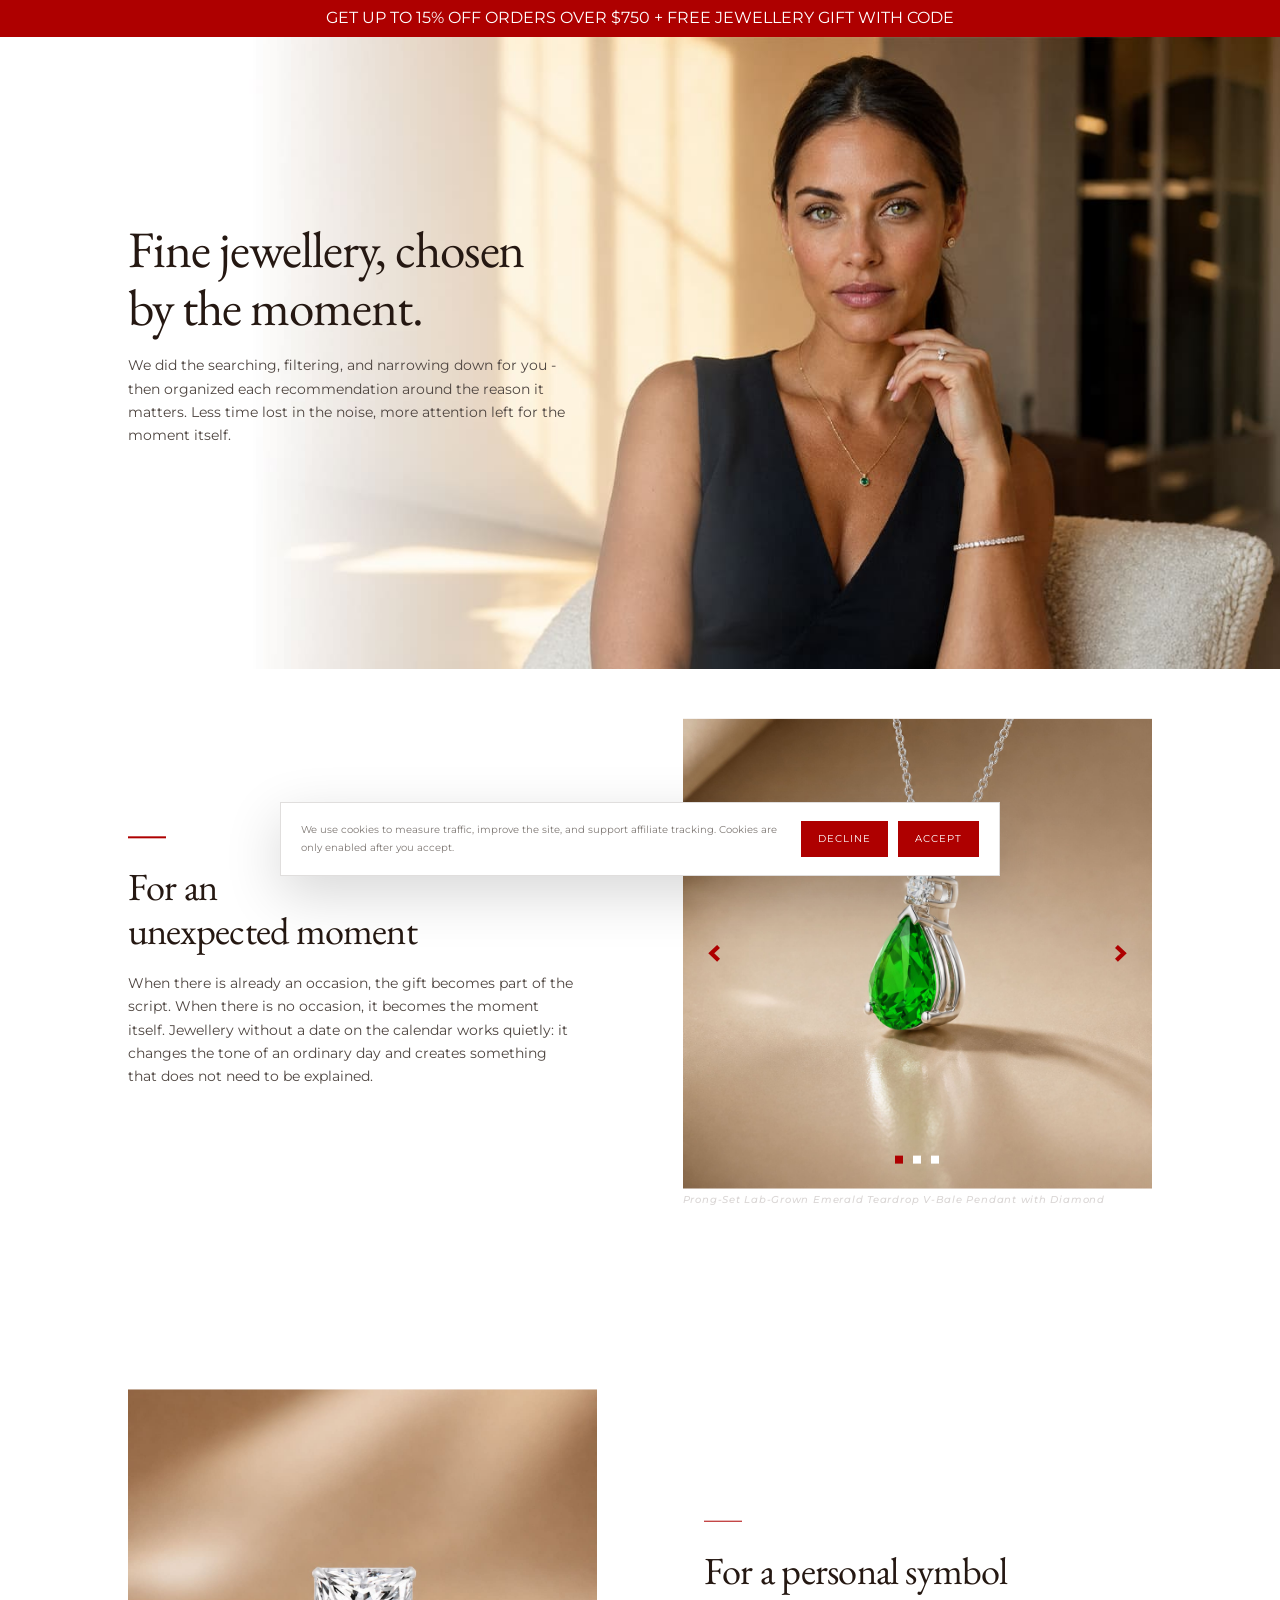
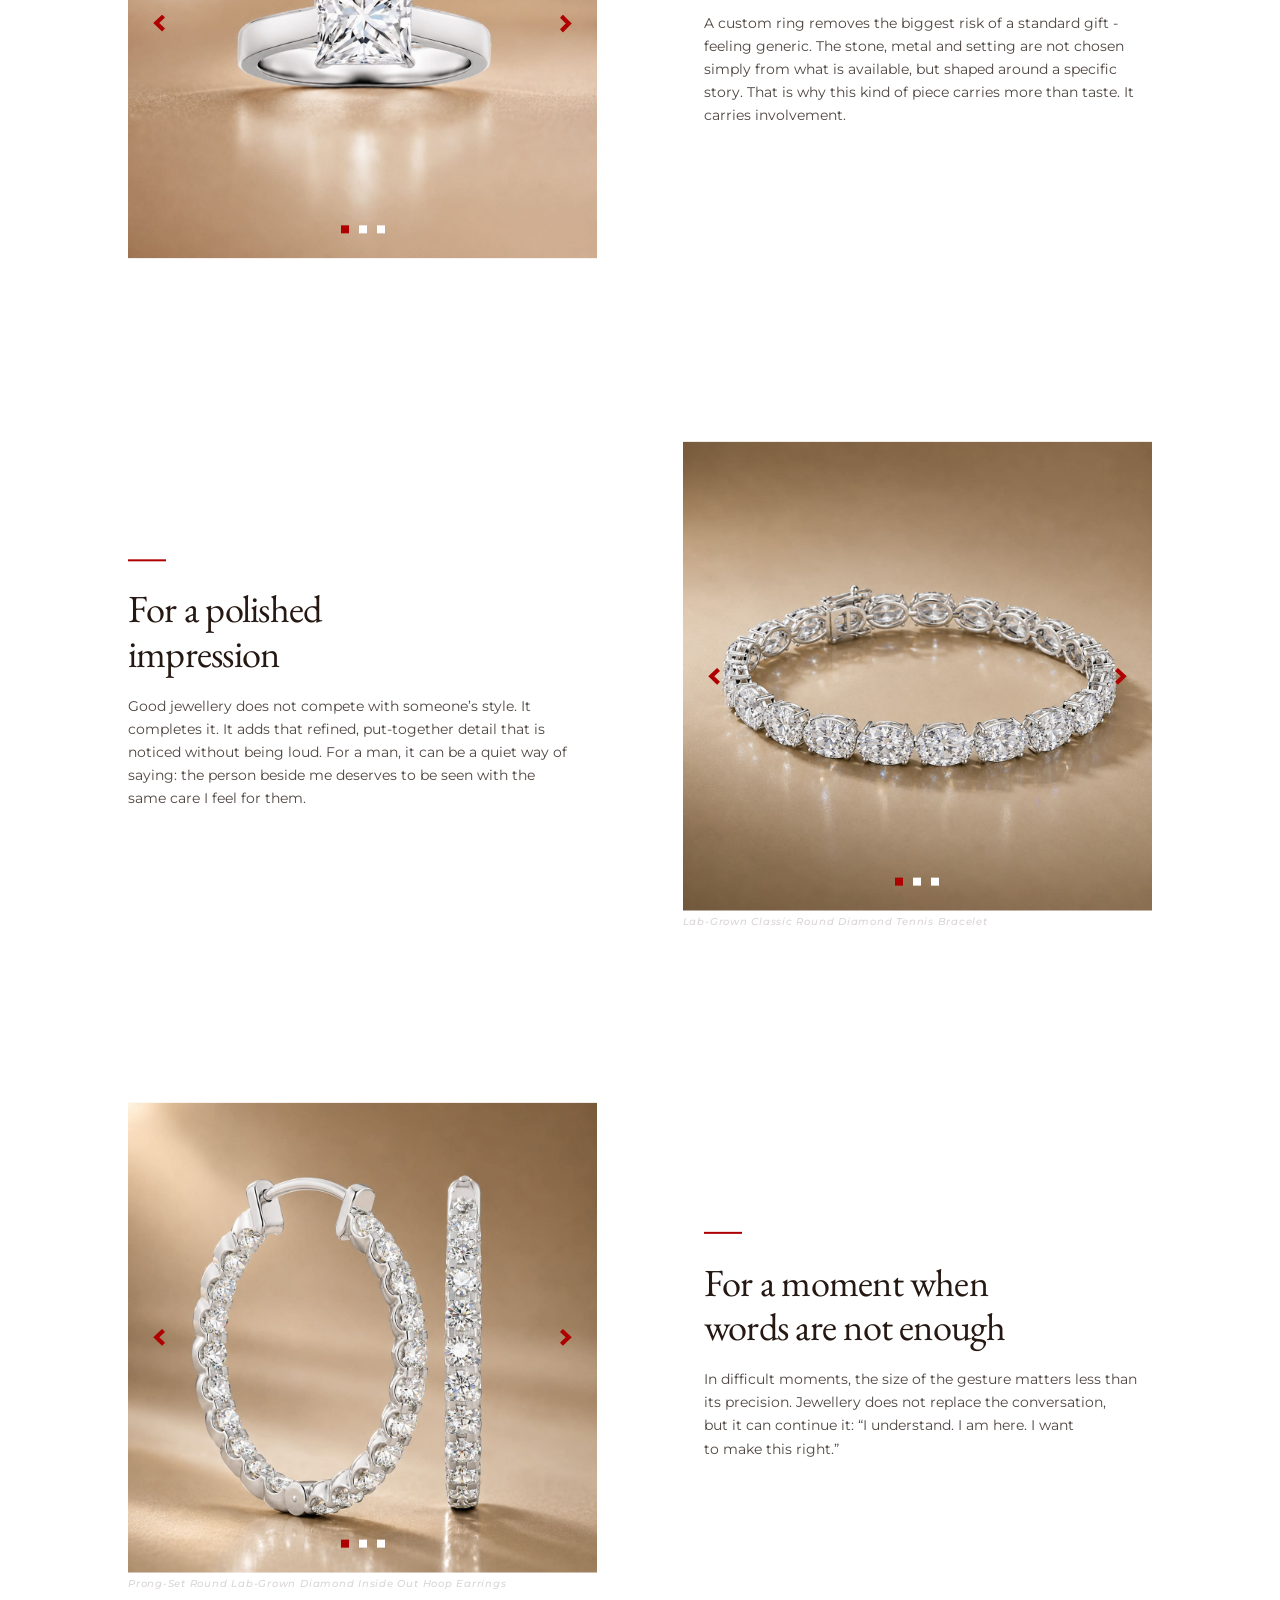
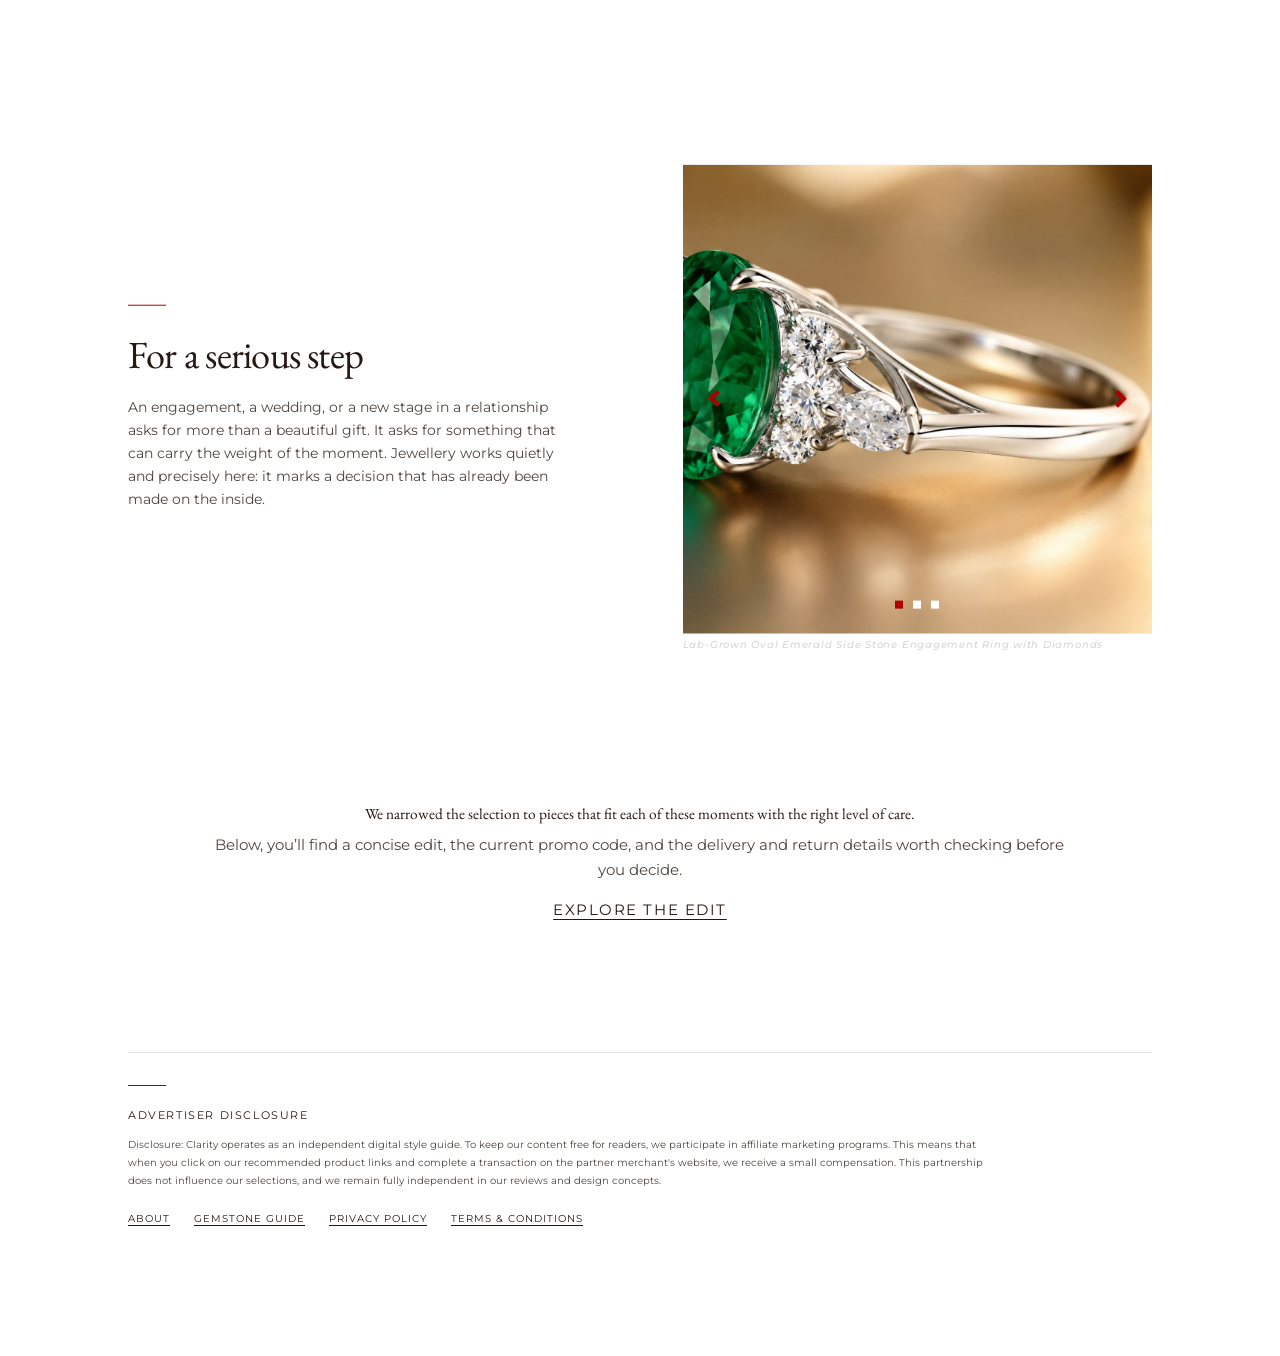
==== commit d9fc33c6: "Add files via upload" ====
--- a/index.html
+++ b/index.html
@@ -505,10 +505,10 @@
   </p>
 
   <div class="footer-links">
-    <a href="about.html">About</a>
-    <a href="gemstone-craftsmanship-guide.html">Gemstone Guide</a>
-    <a href="privacy-policy.html">Privacy Policy</a>
-    <a href="terms-and-conditions.html">Terms &amp; Conditions</a>
+    <a href="about/">About</a>
+    <a href="gemstone-craftsmanship-guide/">Gemstone Guide</a>
+    <a href="privacy-policy/">Privacy Policy</a>
+    <a href="terms-and-conditions/">Terms &amp; Conditions</a>
   </div>
 </footer>
 
@@ -564,7 +564,7 @@
           CONTINUE TO ANGARA
         </a>
 
-        <a href="terms-and-conditions.html" class="popup-terms" aria-label="Open terms and conditions">
+        <a href="terms-and-conditions/" class="popup-terms" aria-label="Open terms and conditions">
           *TERMS AND CONDITIONS APPLY. ONE USE PER CUSTOMER.
         </a>
       </div>
--- a/StyleSheet1.css
+++ b/StyleSheet1.css
@@ -1361,3 +1361,74 @@
   background-color: #AE0000;
   color: #ffffff;
 }
+
+/* Index hero spacing and responsive image position fixes */
+
+/* On smaller desktop widths, keep the hero image from drifting too far right. */
+@media (min-width: 769px) and (max-width: 1440px) {
+  :root {
+    --hero-image-shift-x: 120px;
+  }
+}
+
+@media (min-width: 769px) and (max-width: 1180px) {
+  :root {
+    --hero-image-shift-x: 40px;
+  }
+}
+
+/* Mobile/Telegram fix: keep the promo bar in the normal page flow
+   so the hero text does not slide underneath it while scrolling. */
+@media (max-width: 768px) {
+  .promo-bar {
+    position: relative;
+    top: auto;
+    left: auto;
+  }
+
+  .main-content {
+    padding-top: 24px;
+    gap: 56px;
+  }
+
+  .hero-text-section {
+    min-height: 510px;
+  }
+
+  .hero-text-content {
+    padding-top: 0;
+    transform: none;
+  }
+
+  .fixed-hero-image {
+    height: 590px;
+  }
+}
+
+/* Mobile section divider fix */
+
+@media (max-width: 768px) {
+  .moment-section {
+    padding-top: 34px;
+  }
+}
+
+/* Mobile fixed promo bar fix */
+
+@media (max-width: 768px) {
+  .promo-bar {
+    position: fixed !important;
+    top: 0 !important;
+    left: 0 !important;
+    width: 100% !important;
+    z-index: 9999;
+  }
+
+  .main-content {
+    padding-top: calc(var(--promo-bar-height) + 24px);
+  }
+
+  .fixed-hero-image {
+    top: var(--promo-bar-height);
+  }
+}
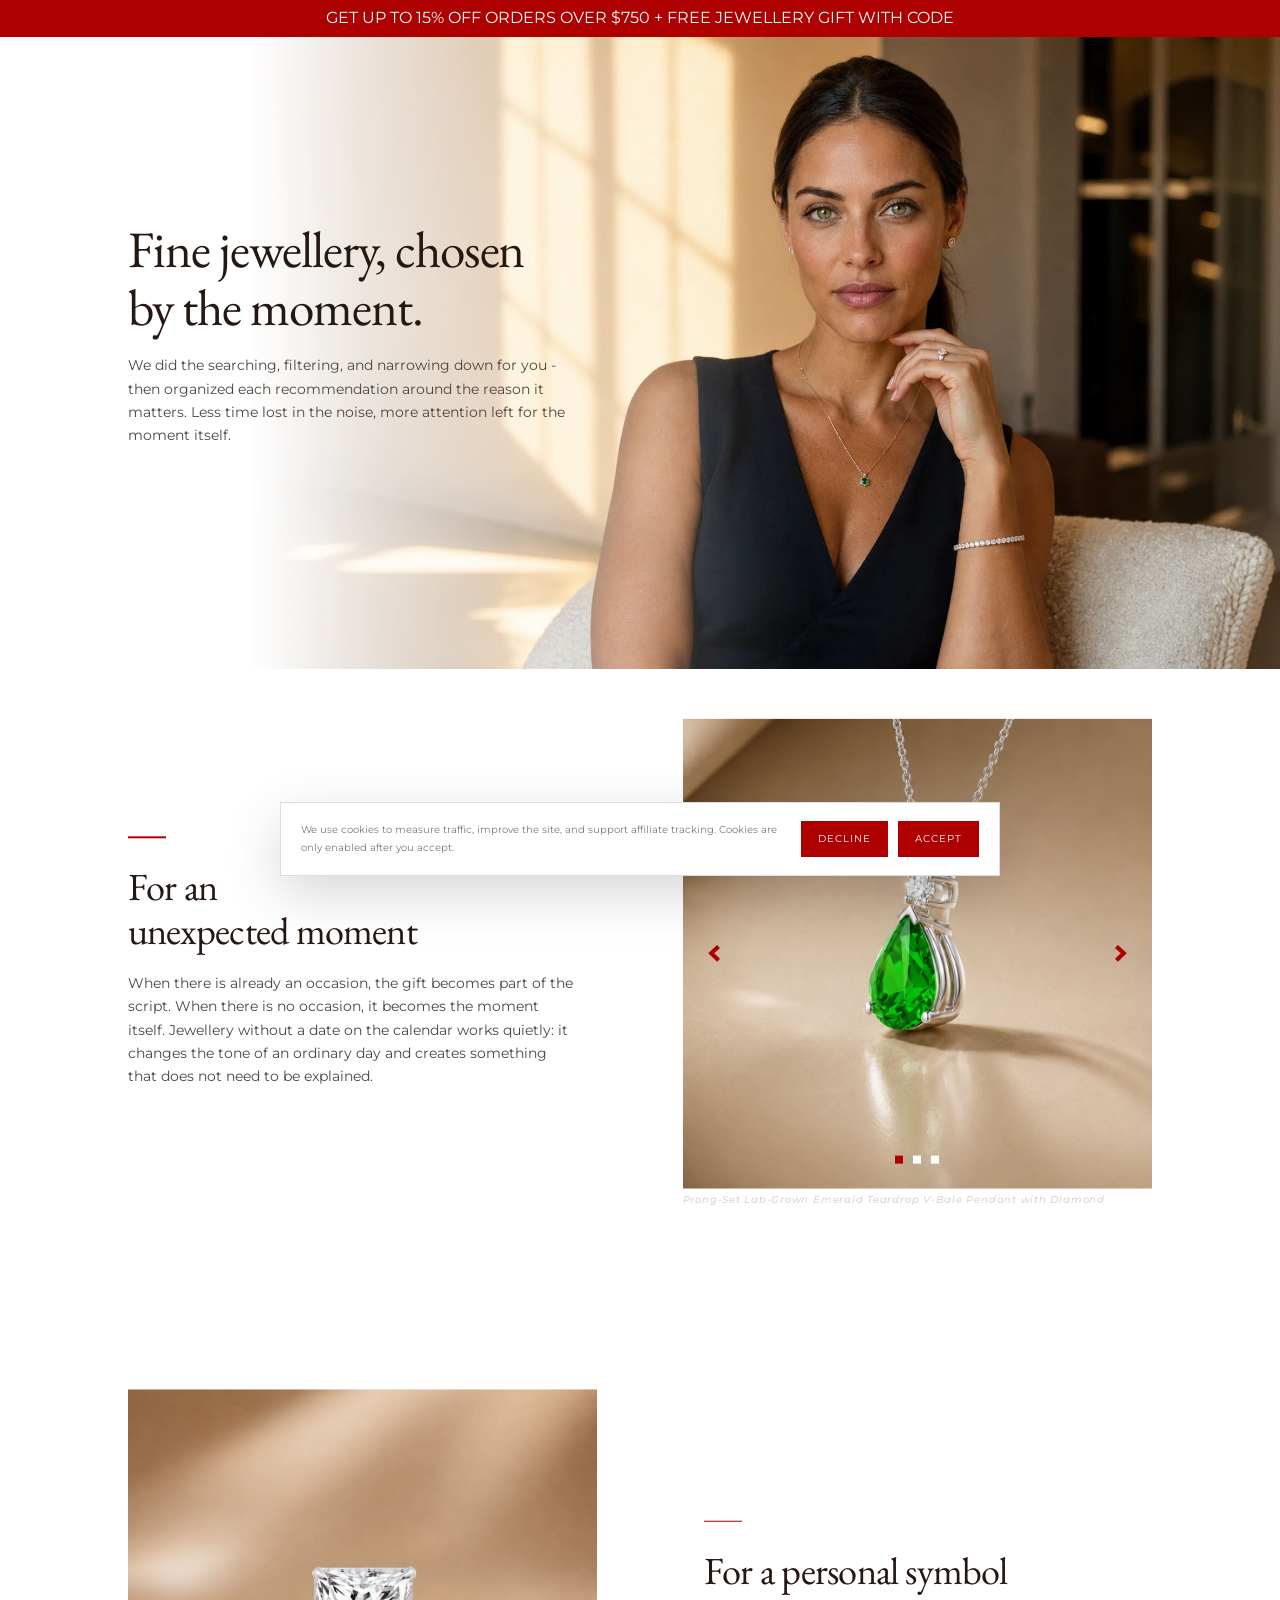
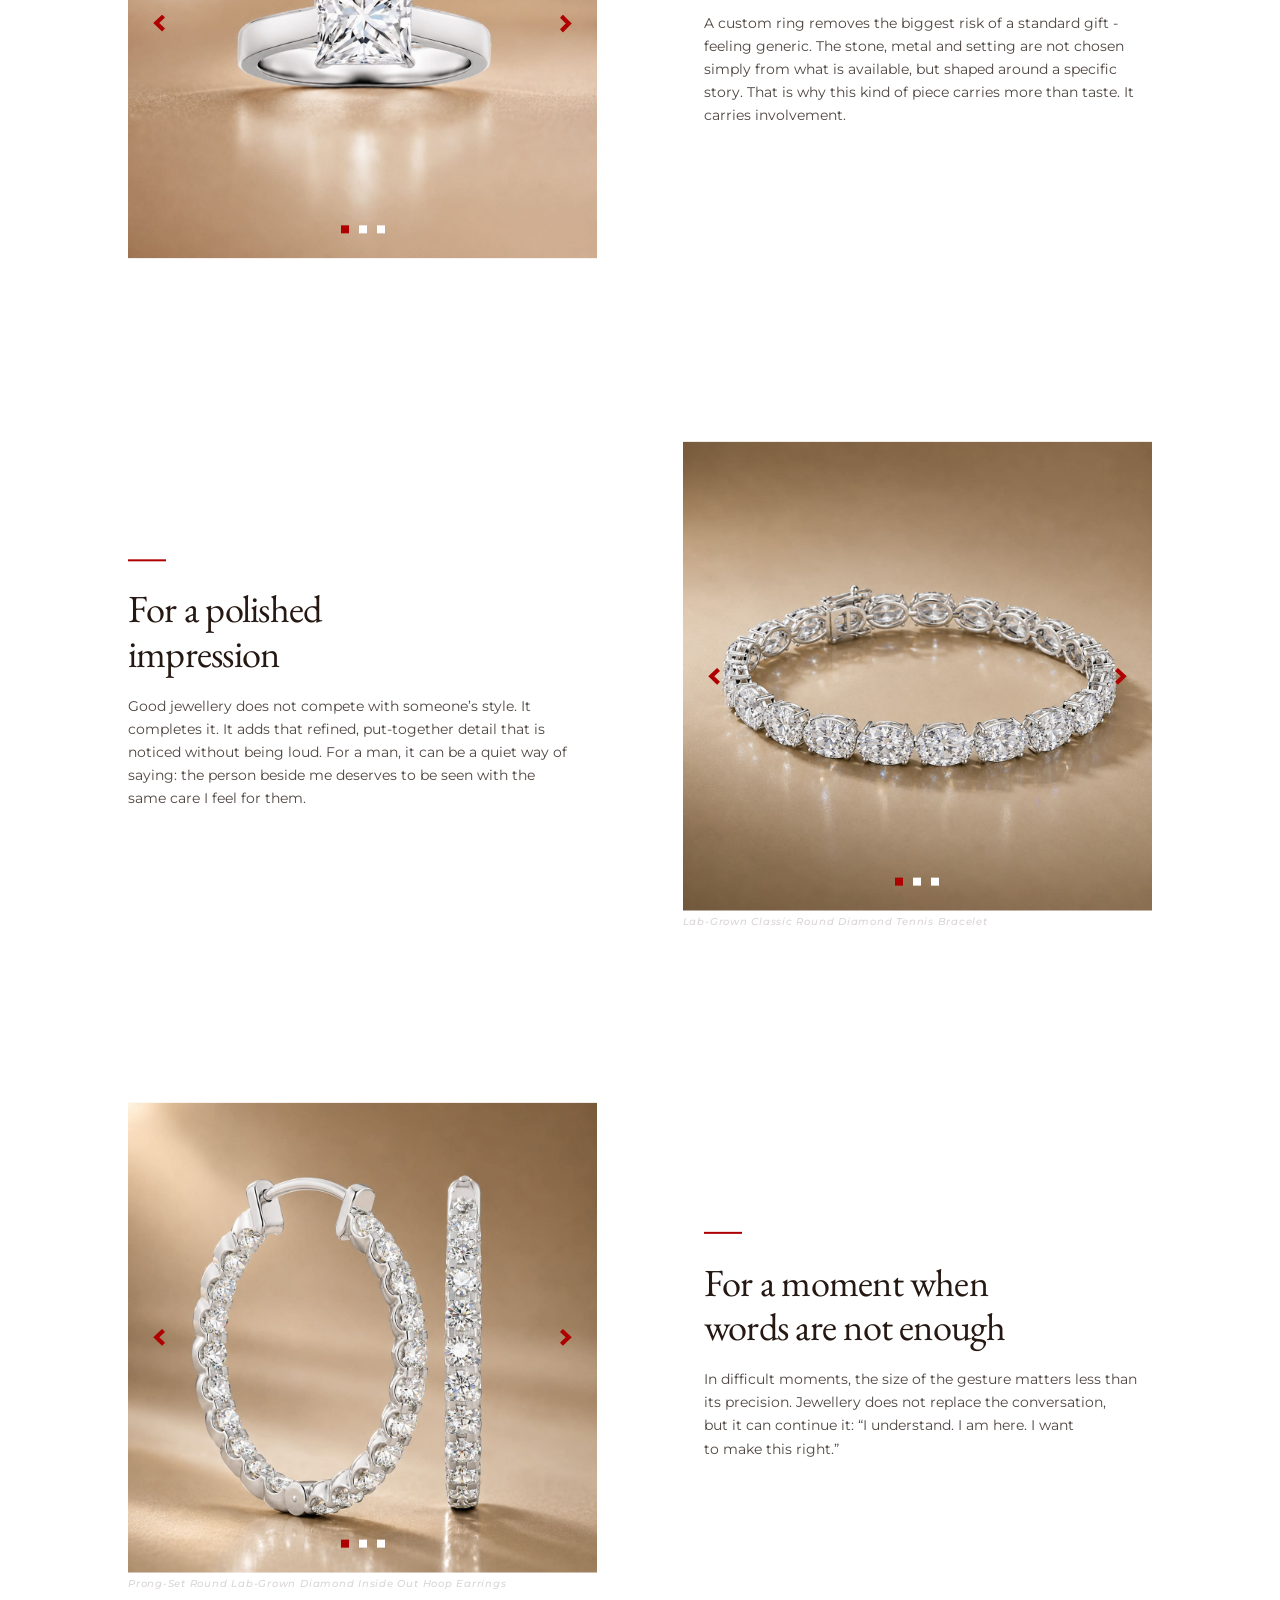
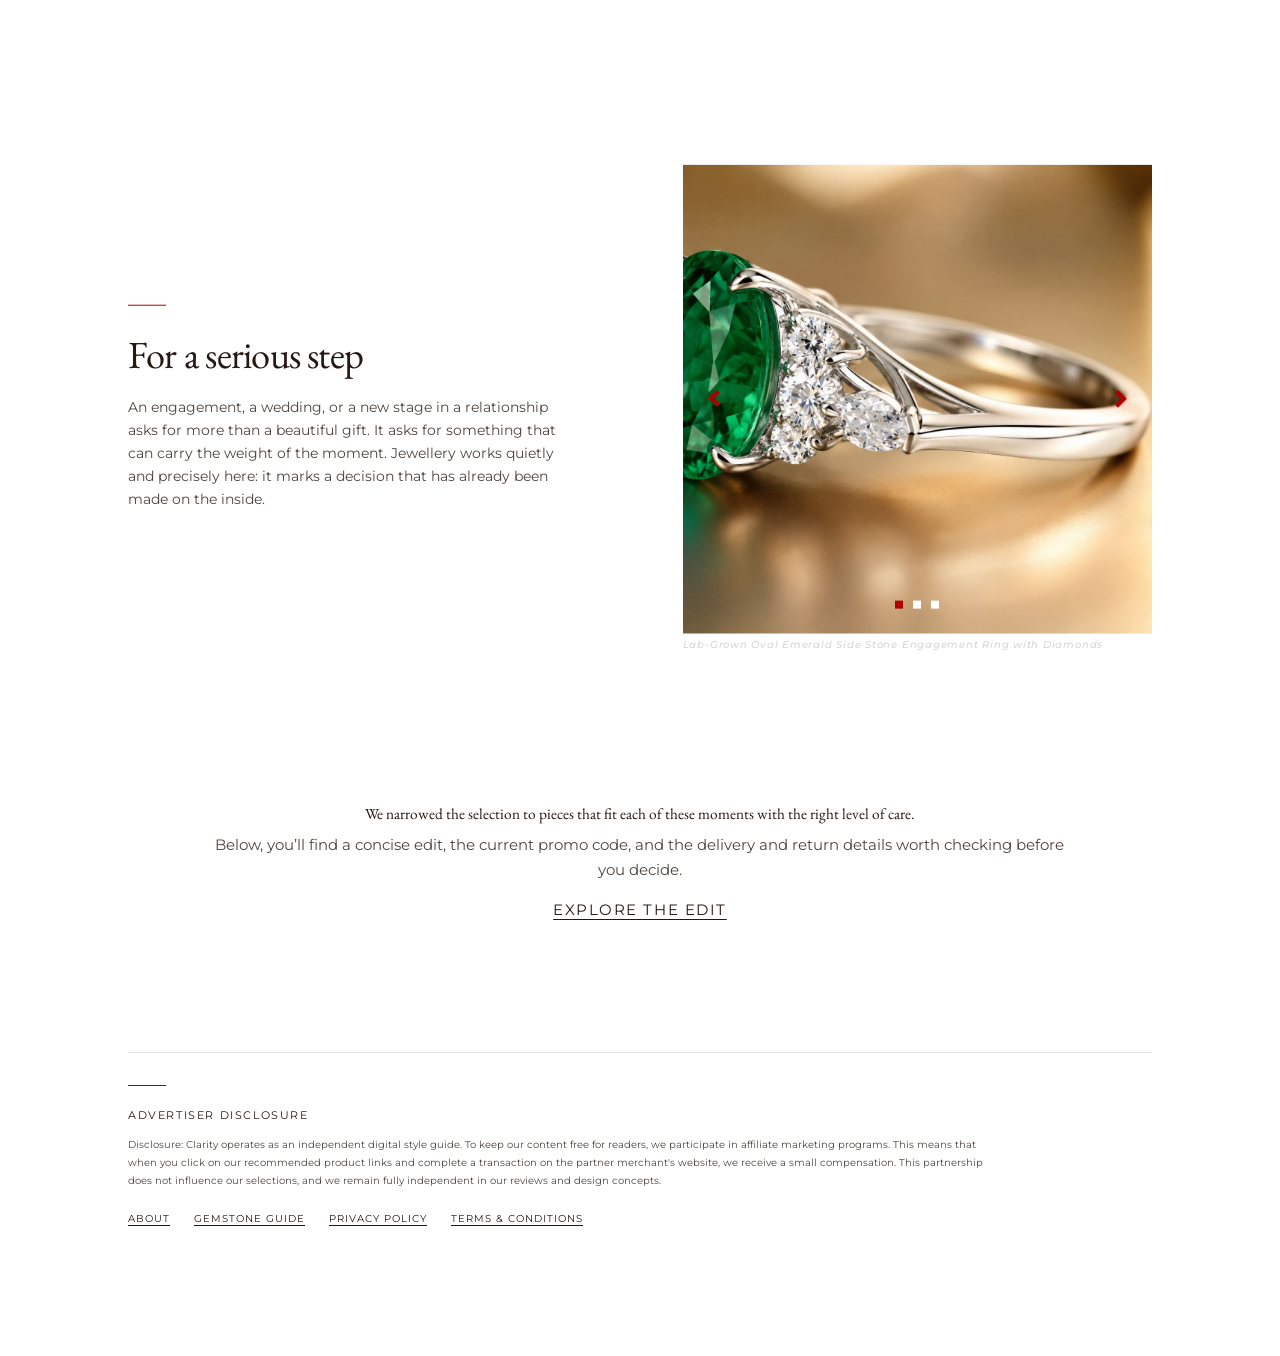
==== commit 94a591e4: "Update index.html Fine jewellery, chosen<br>           by the moment." ====
--- a/index.html
+++ b/index.html
@@ -58,7 +58,7 @@
     <section class="section hero-text-section">
       <div class="hero-text-content">
         <h1 class="main-heading">
-          Fine jewellery, chosen<br>
+          Fine jewellery, chosen
           by the moment.
         </h1>
 
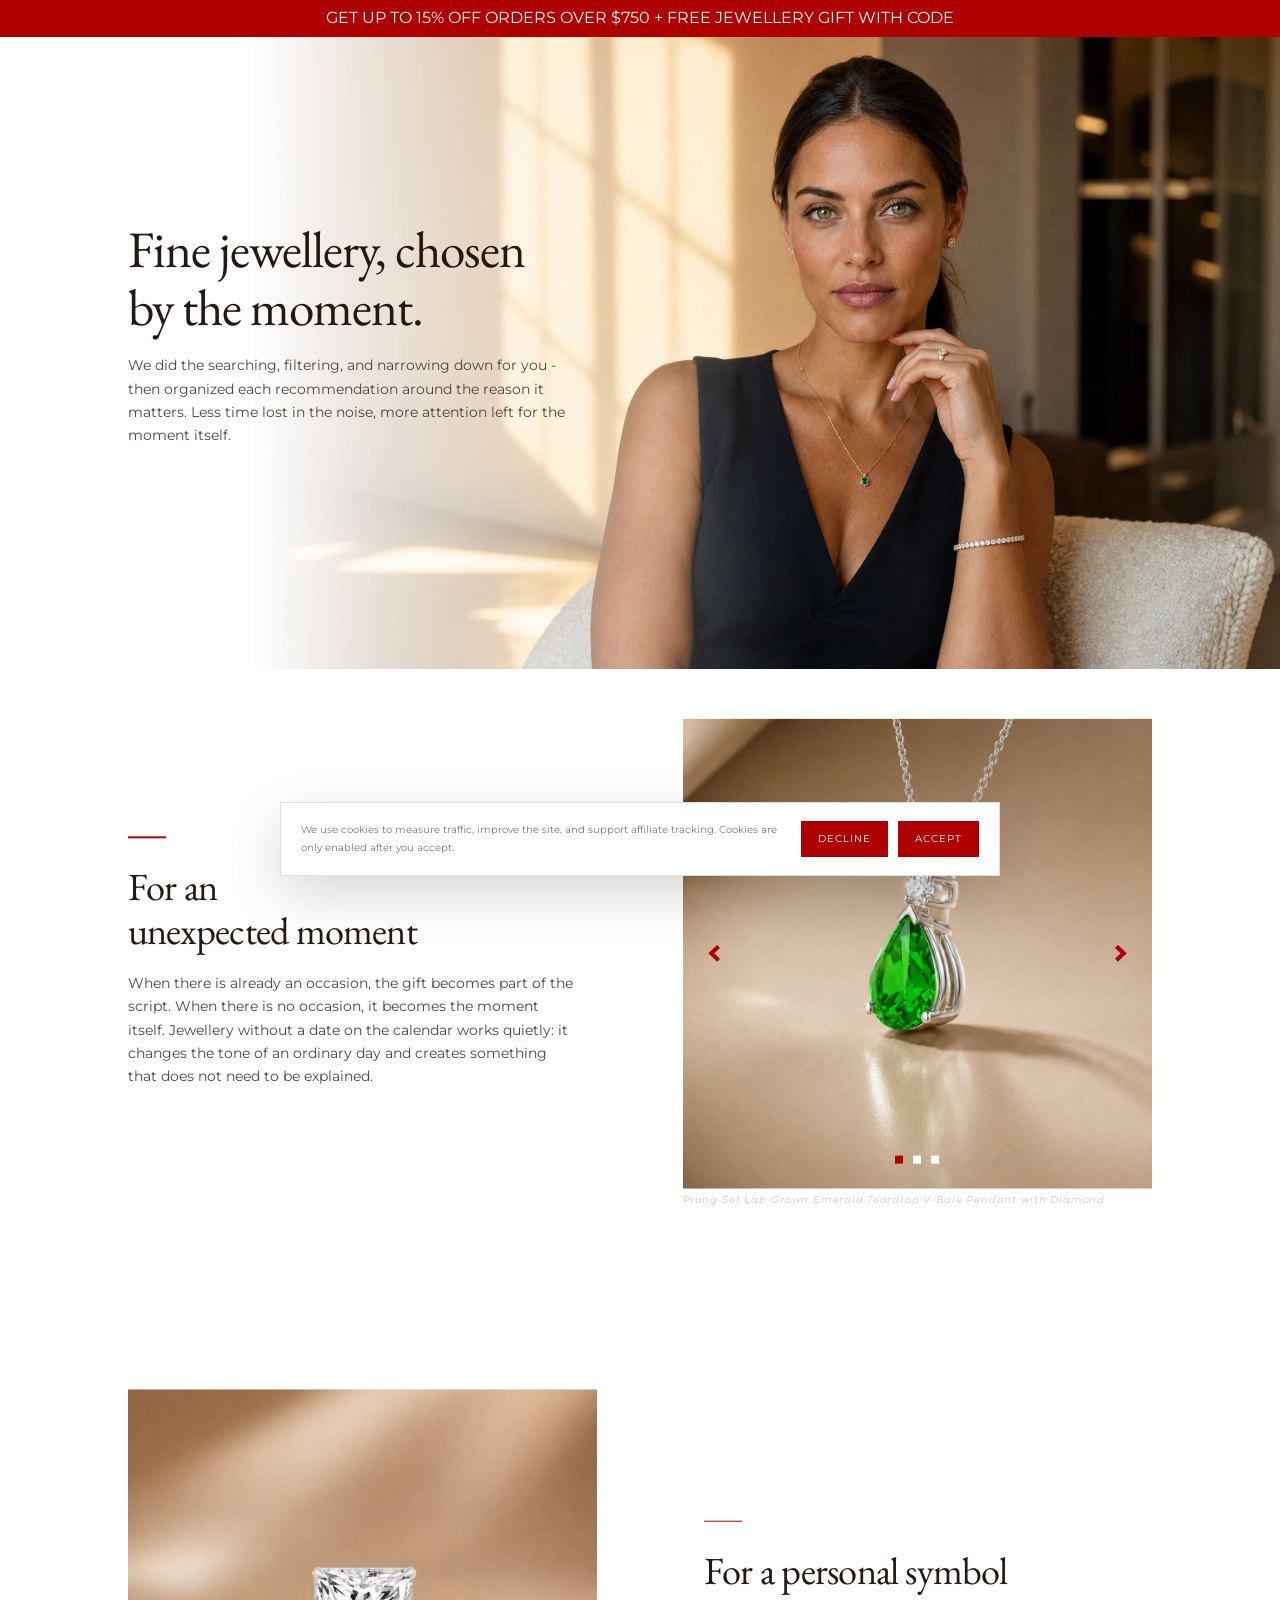
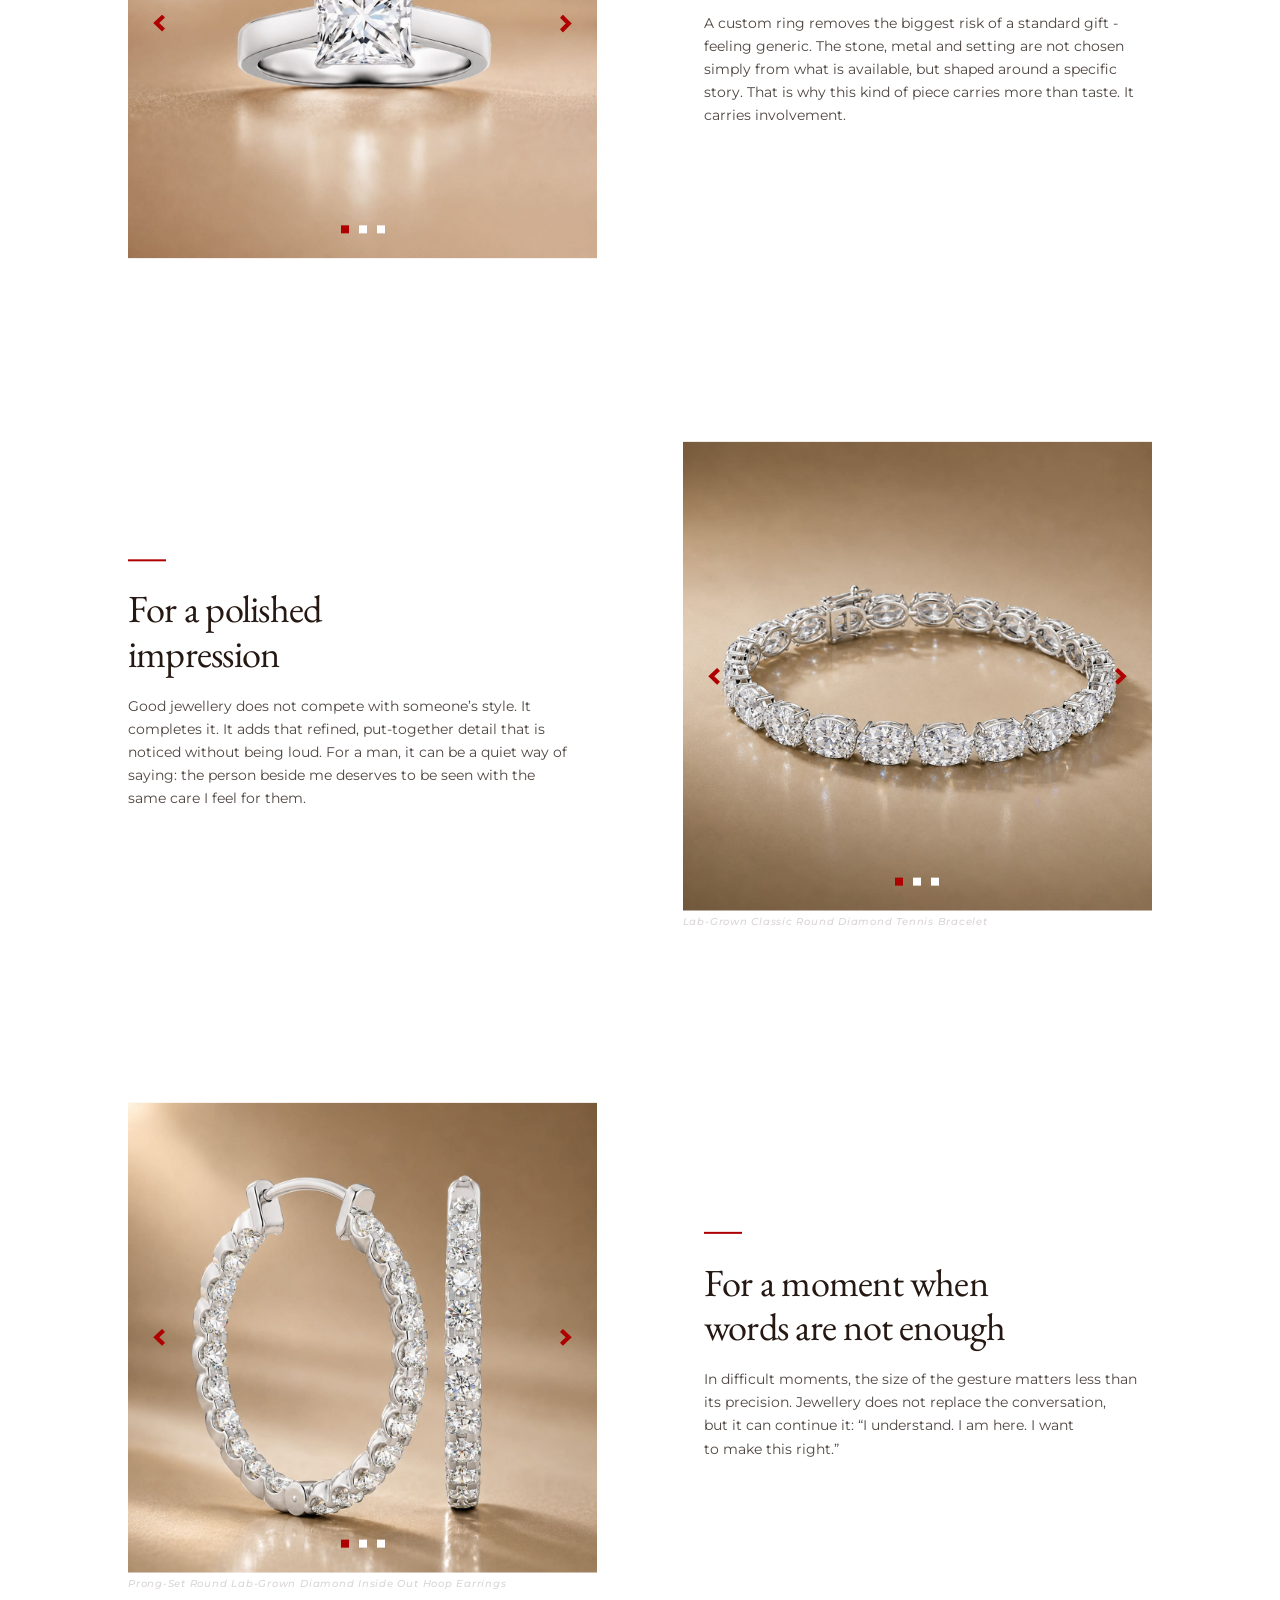
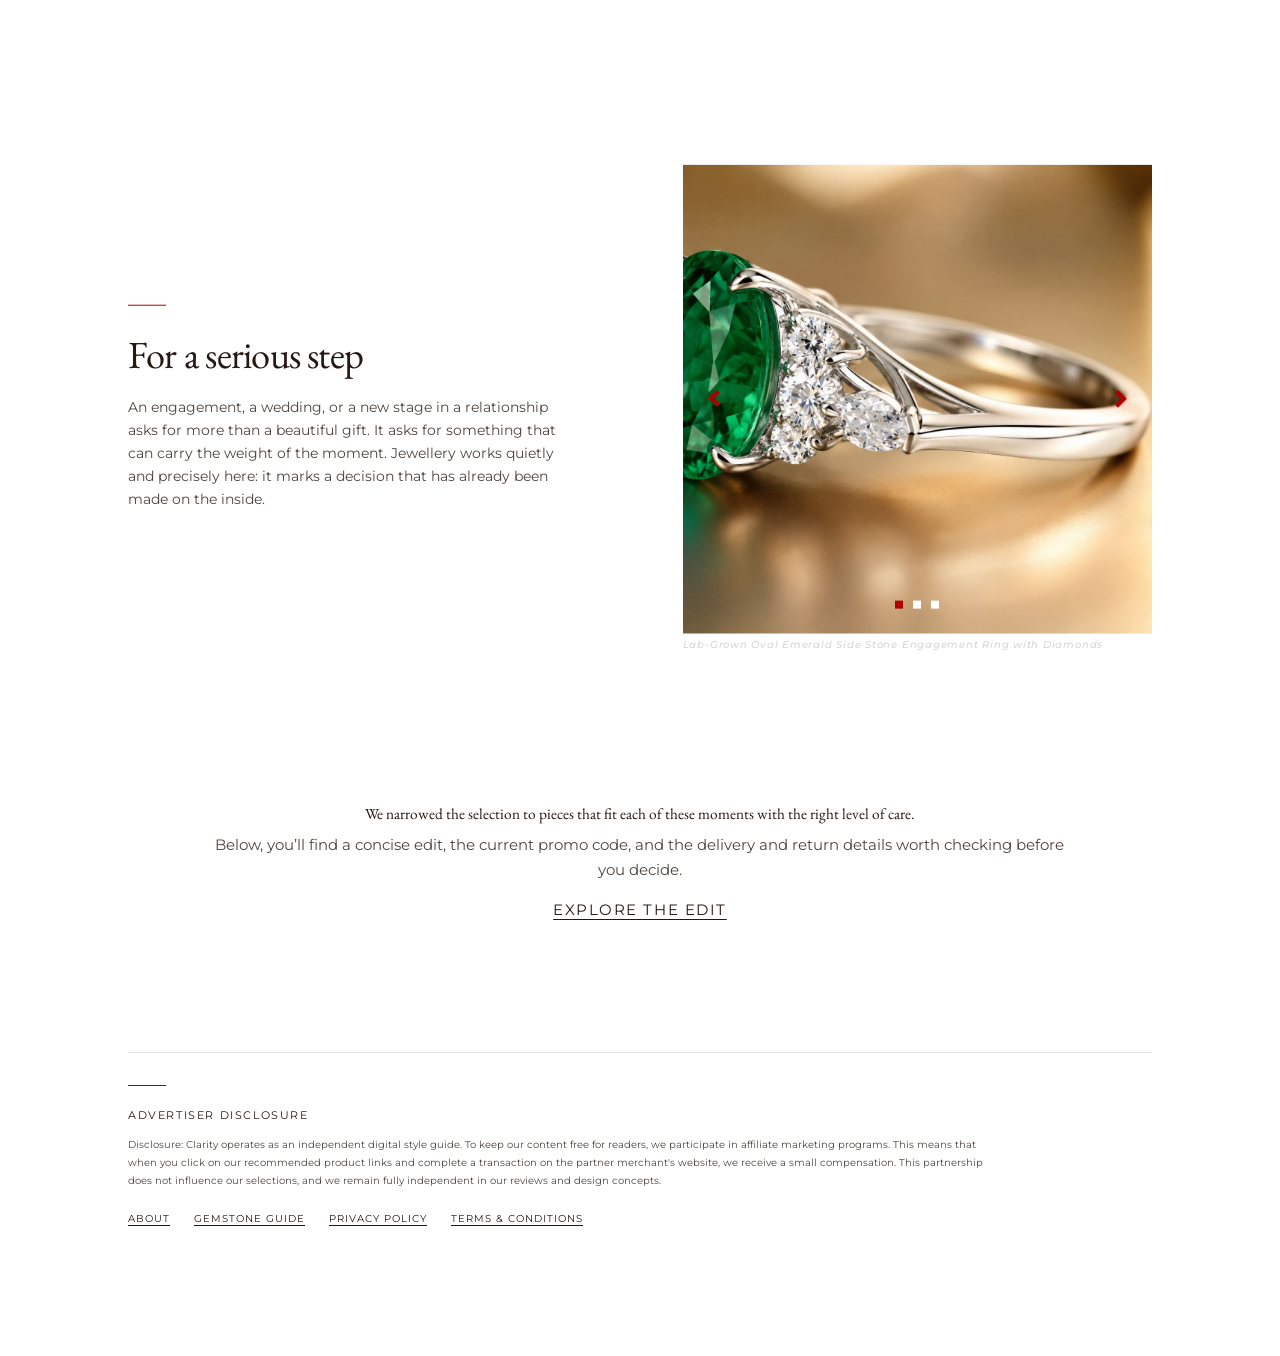
==== commit 1a369679: "Update index.html В index.html - только внутри Section 1 / hero section:  Было:  <h1 class="main" ====
--- a/index.html
+++ b/index.html
@@ -57,9 +57,9 @@
     <!-- Section 1 -->
     <section class="section hero-text-section">
       <div class="hero-text-content">
-        <h1 class="main-heading">
-          Fine jewellery, chosen
-          by the moment.
+       <h1 class="main-heading">
+          <span class="main-heading-line">Fine jewellery,</span>
+          <span class="main-heading-line">chosen by the moment.</span>
         </h1>
 
         <p class="main-description">
